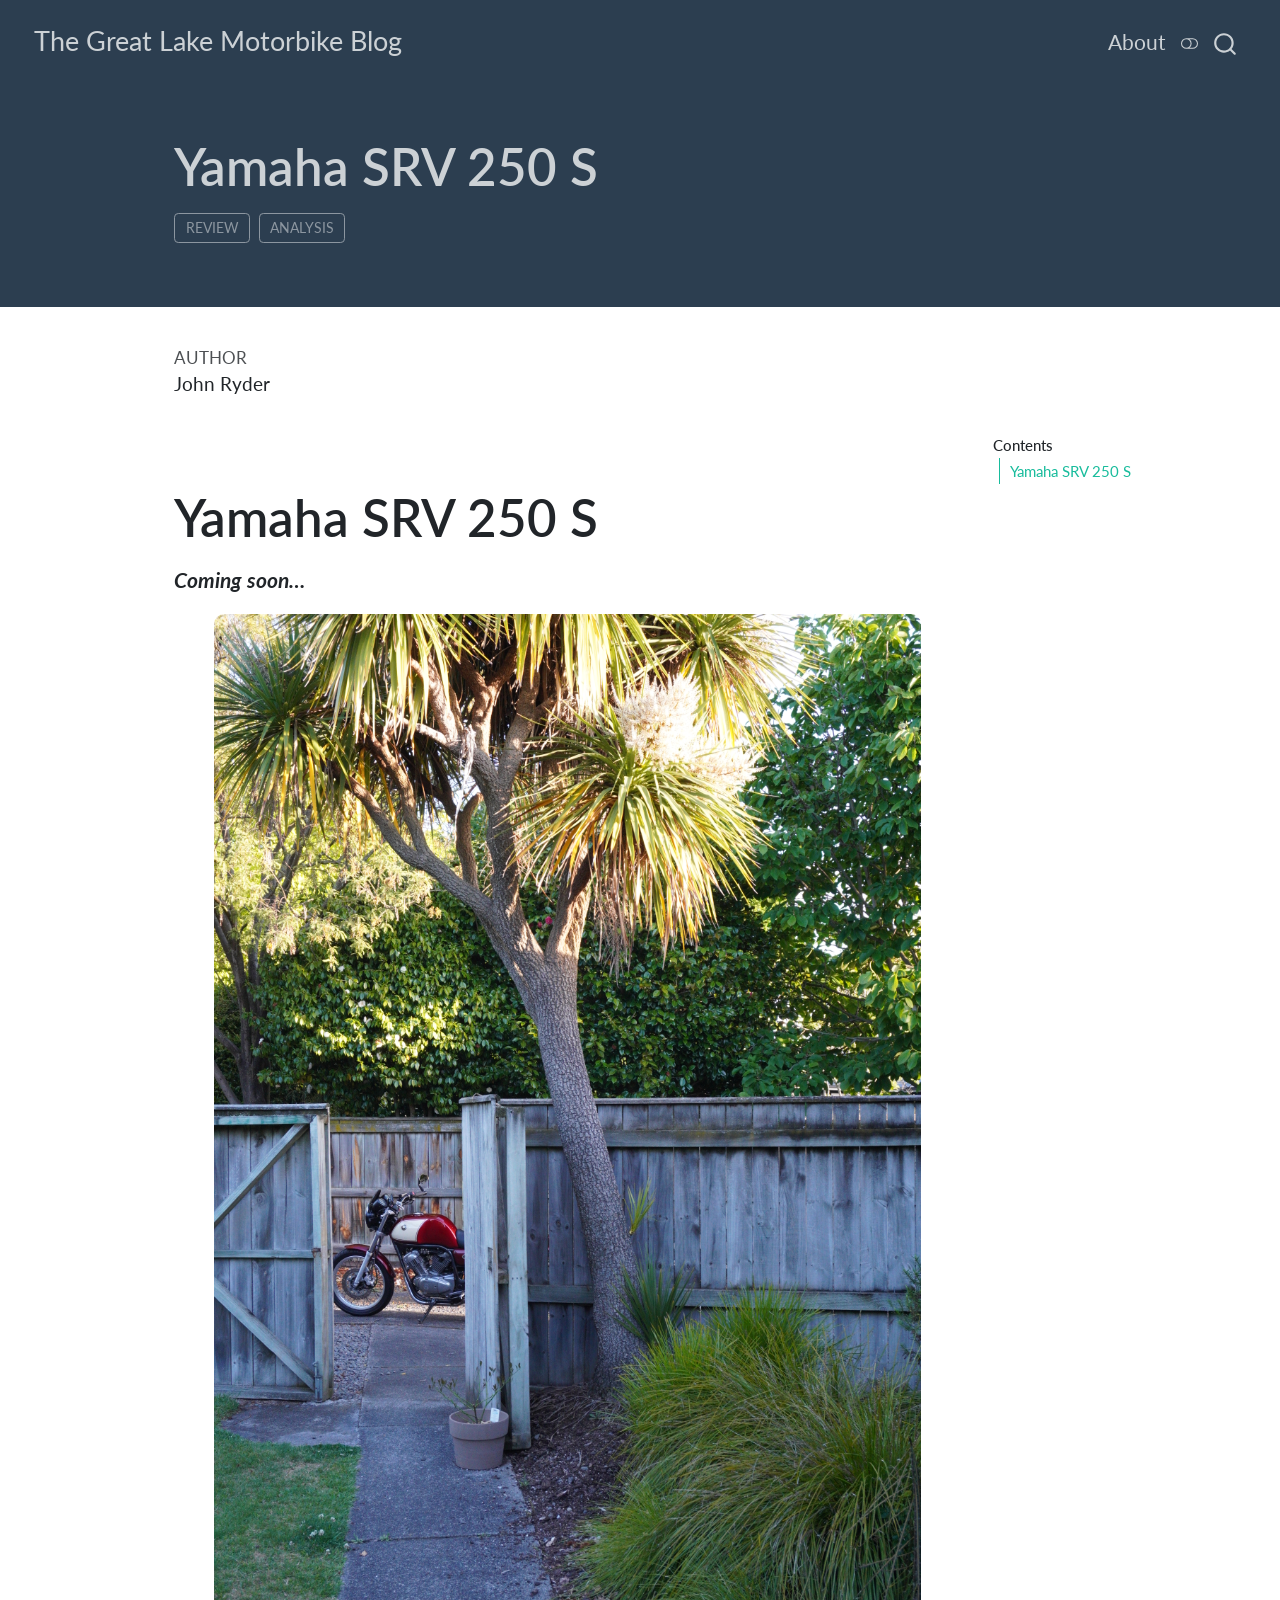
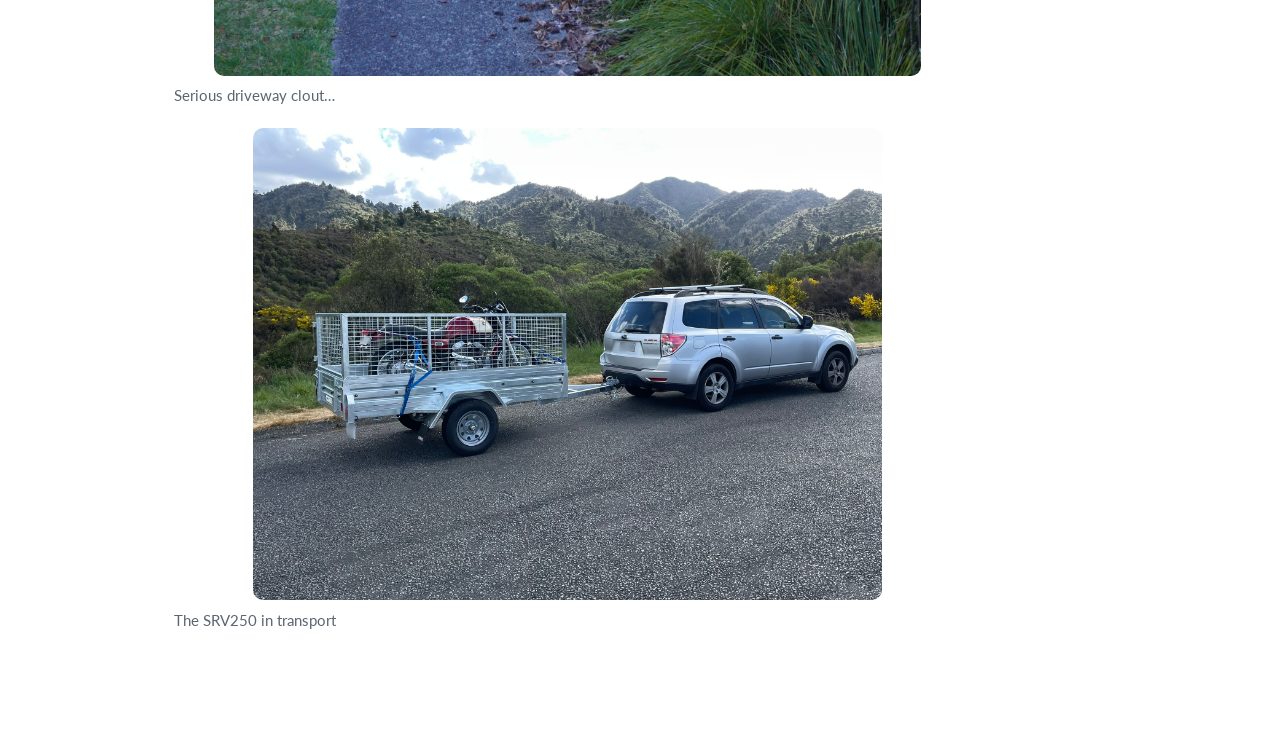
==== compiled_html_site/posts/1993_Yamaha_SRV250S/index.html @ f915ab8a "trying to add cloudflare analytics" ====
<!DOCTYPE html>
<html xmlns="http://www.w3.org/1999/xhtml" lang="en" xml:lang="en"><head>

<meta charset="utf-8">
<meta name="generator" content="quarto-1.11.9">

<meta name="viewport" content="width=device-width, initial-scale=1.0, user-scalable=yes">

<meta name="author" content="John Ryder">

<title>Yamaha SRV 250 S – The Great Lake Motorbike Blog</title>
<style>
/* Default styles provided by pandoc.
** See https://pandoc.org/MANUAL.html#variables-for-html for config info.
*/
span.smallcaps{font-variant: small-caps;}
div.columns{display: flex; gap: 1.5em;}
div.column{flex: auto;}
@media screen {
div.columns{gap: min(4vw, 1.5em);}
div.column{overflow-x: auto;}
}
div.hanging-indent{margin-left: 1.5em; text-indent: -1.5em;}
ul.task-list{list-style: none;}
ul.task-list li input[type="checkbox"] {
  width: 0.8em;
  margin: 0 0.8em 0.2em -1em; /* quarto-specific, see https://github.com/quarto-dev/quarto-cli/issues/4556 */ 
  vertical-align: middle;
}
</style>


<script src="../../site_libs/quarto-nav/quarto-nav.js"></script>
<script src="../../site_libs/quarto-nav/headroom.min.js"></script>
<script src="../../site_libs/clipboard/clipboard.min.js"></script>
<script src="../../site_libs/quarto-search/autocomplete.umd.js"></script>
<script src="../../site_libs/quarto-search/fuse.min.js"></script>
<script src="../../site_libs/quarto-search/quarto-search.js"></script>
<meta name="quarto:offset" content="../../">
<link href="../../images/favicon.png" rel="icon" type="image/png">
<script src="../../site_libs/quarto-html/quarto.js" type="module"></script>
<script src="../../site_libs/quarto-html/tabsets/tabsets.js" type="module"></script>
<script src="../../site_libs/quarto-html/scrollable-regions/scrollable-regions.js" type="module"></script>
<script src="../../site_libs/quarto-html/popper.min.js"></script>
<script src="../../site_libs/quarto-html/tippy.umd.min.js"></script>
<script src="../../site_libs/quarto-html/anchor.min.js"></script>
<link href="../../site_libs/quarto-html/tippy.css" rel="stylesheet">
<link href="../../site_libs/quarto-html/quarto-syntax-highlighting-63b5708e65d6cd79cd7618c58d0c21e7.css" rel="stylesheet" class="quarto-color-scheme" id="quarto-text-highlighting-styles">
<link href="../../site_libs/quarto-html/quarto-syntax-highlighting-dark-447e42e69aaa9833c0ba1b986f430b20.css" rel="stylesheet" class="quarto-color-scheme quarto-color-alternate" id="quarto-text-highlighting-styles">
<link href="../../site_libs/quarto-html/quarto-syntax-highlighting-63b5708e65d6cd79cd7618c58d0c21e7.css" rel="stylesheet" class="quarto-color-scheme-extra" id="quarto-text-highlighting-styles">
<script src="../../site_libs/bootstrap/bootstrap.min.js"></script>
<link href="../../site_libs/bootstrap/bootstrap-icons.css" rel="stylesheet">
<link href="../../site_libs/bootstrap/bootstrap-8b9990aa6d6e787126317c64b23e48f0.min.css" rel="stylesheet" append-hash="true" class="quarto-color-scheme" id="quarto-bootstrap" data-mode="light">
<link href="../../site_libs/bootstrap/bootstrap-dark-bb47054b164dd81340be2ee8a2cab2b2.min.css" rel="stylesheet" append-hash="true" class="quarto-color-scheme quarto-color-alternate" id="quarto-bootstrap" data-mode="dark">
<link href="../../site_libs/bootstrap/bootstrap-8b9990aa6d6e787126317c64b23e48f0.min.css" rel="stylesheet" append-hash="true" class="quarto-color-scheme-extra" id="quarto-bootstrap" data-mode="light">
<script id="quarto-search-options" type="application/json">{
  "location": "navbar",
  "copy-button": false,
  "collapse-after": 3,
  "panel-placement": "end",
  "type": "overlay",
  "limit": 50,
  "keyboard-shortcut": [
    "f",
    "/",
    "s"
  ],
  "show-item-context": false,
  "language": {
    "search-no-results-text": "No results",
    "search-matching-documents-text": "matching documents",
    "search-copy-link-title": "Copy link to search",
    "search-hide-matches-text": "Hide additional matches",
    "search-more-match-text": "more match in this document",
    "search-more-matches-text": "more matches in this document",
    "search-clear-button-title": "Clear",
    "search-text-placeholder": "",
    "search-detached-cancel-button-title": "Cancel",
    "search-submit-button-title": "Submit",
    "search-label": "Search"
  }
}</script>
<style>html{ scroll-behavior: smooth; }</style>


</head>

<body class="nav-fixed quarto-light"><a id="quarto-skip-link" class="visually-hidden-focusable" href="#quarto-document-content">Skip to main content</a><script id="quarto-html-before-body" type="application/javascript">
    const toggleBodyColorMode = (bsSheetEl) => {
      const mode = bsSheetEl.getAttribute("data-mode");
      const bodyEl = window.document.querySelector("body");
      if (mode === "dark") {
        bodyEl.classList.add("quarto-dark");
        bodyEl.classList.remove("quarto-light");
      } else {
        bodyEl.classList.add("quarto-light");
        bodyEl.classList.remove("quarto-dark");
      }
    }
    const toggleBodyColorPrimary = () => {
      const bsSheetEl = window.document.querySelector("link#quarto-bootstrap:not([rel=disabled-stylesheet])");
      if (bsSheetEl) {
        toggleBodyColorMode(bsSheetEl);
      }
    }
    const setColorSchemeToggle = (alternate) => {
      const toggles = window.document.querySelectorAll('.quarto-color-scheme-toggle');
      for (let i=0; i < toggles.length; i++) {
        const toggle = toggles[i];
        if (toggle) {
          toggle.setAttribute("aria-checked", alternate ? "true" : "false");
          if (alternate) {
            toggle.classList.add("alternate");
          } else {
            toggle.classList.remove("alternate");
          }
        }
      }
    };
    const toggleColorMode = (alternate) => {
      // Switch the stylesheets
      const primaryStylesheets = window.document.querySelectorAll('link.quarto-color-scheme:not(.quarto-color-alternate)');
      const alternateStylesheets = window.document.querySelectorAll('link.quarto-color-scheme.quarto-color-alternate');
      manageTransitions('#quarto-margin-sidebar .nav-link', false);
      if (alternate) {
        // note: dark is layered on light, we don't disable primary!
        enableStylesheet(alternateStylesheets);
        for (const sheetNode of alternateStylesheets) {
          if (sheetNode.id === "quarto-bootstrap") {
            toggleBodyColorMode(sheetNode);
          }
        }
      } else {
        disableStylesheet(alternateStylesheets);
        enableStylesheet(primaryStylesheets)
        toggleBodyColorPrimary();
      }
      manageTransitions('#quarto-margin-sidebar .nav-link', true);
      // Switch the toggles
      setColorSchemeToggle(alternate)
    }
    // Hack to workaround the fact that safari doesn't
    // properly recolor the scrollbar when toggling (#1455).
    // Not run on load: stylesheets are set before first paint there, and
    // scrolling would undo the scroll to a URL fragment (#14973).
    // The one pixel nudge keeps the reader where they were.
    const refreshSafariScrollbar = () => {
      if (navigator.userAgent.indexOf('Safari') > 0 && navigator.userAgent.indexOf('Chrome') == -1) {
        manageTransitions("body", false);
        const scrollY = window.scrollY;
        window.scrollTo(0, scrollY > 0 ? scrollY - 1 : 1);
        setTimeout(() => {
          window.scrollTo(0, scrollY);
          manageTransitions("body", true);
        }, 40);
      }
    }
    const disableStylesheet = (stylesheets) => {
      for (let i=0; i < stylesheets.length; i++) {
        const stylesheet = stylesheets[i];
        stylesheet.rel = 'disabled-stylesheet';
      }
    }
    const enableStylesheet = (stylesheets) => {
      for (let i=0; i < stylesheets.length; i++) {
        const stylesheet = stylesheets[i];
        if(stylesheet.rel !== 'stylesheet') { // for Chrome, which will still FOUC without this check
          stylesheet.rel = 'stylesheet';
        }
      }
    }
    const manageTransitions = (selector, allowTransitions) => {
      const els = window.document.querySelectorAll(selector);
      for (let i=0; i < els.length; i++) {
        const el = els[i];
        if (allowTransitions) {
          el.classList.remove('notransition');
        } else {
          el.classList.add('notransition');
        }
      }
    }
    const isFileUrl = () => {
      return window.location.protocol === 'file:';
    }
    const hasAlternateSentinel = () => {
      let styleSentinel = getColorSchemeSentinel();
      if (styleSentinel !== null) {
        return styleSentinel === "alternate";
      } else {
        return false;
      }
    }
    const setStyleSentinel = (alternate) => {
      const value = alternate ? "alternate" : "default";
      if (!isFileUrl()) {
        window.localStorage.setItem("quarto-color-scheme", value);
      } else {
        localAlternateSentinel = value;
      }
    }
    const getColorSchemeSentinel = () => {
      if (!isFileUrl()) {
        const storageValue = window.localStorage.getItem("quarto-color-scheme");
        return storageValue != null ? storageValue : localAlternateSentinel;
      } else {
        return localAlternateSentinel;
      }
    }
    const toggleGiscusIfUsed = (isAlternate, darkModeDefault) => {
      const baseTheme = document.querySelector('#giscus-base-theme')?.value ?? 'light';
      const alternateTheme = document.querySelector('#giscus-alt-theme')?.value ?? 'dark';
      let newTheme = '';
      if(authorPrefersDark) {
        newTheme = isAlternate ? baseTheme : alternateTheme;
      } else {
        newTheme = isAlternate ? alternateTheme : baseTheme;
      }
      const changeGiscusTheme = () => {
        // From: https://github.com/giscus/giscus/issues/336
        const sendMessage = (message) => {
          const iframe = document.querySelector('iframe.giscus-frame');
          if (!iframe) return;
          iframe.contentWindow.postMessage({ giscus: message }, 'https://giscus.app');
        }
        sendMessage({
          setConfig: {
            theme: newTheme
          }
        });
      }
      const isGiscussLoaded = window.document.querySelector('iframe.giscus-frame') !== null;
      if (isGiscussLoaded) {
        changeGiscusTheme();
      }
    };
    const authorPrefersDark = false;
    const darkModeDefault = authorPrefersDark;
      document.querySelector('link#quarto-text-highlighting-styles.quarto-color-scheme-extra').rel = 'disabled-stylesheet';
      document.querySelector('link#quarto-bootstrap.quarto-color-scheme-extra').rel = 'disabled-stylesheet';
    let localAlternateSentinel = darkModeDefault ? 'alternate' : 'default';
    // Dark / light mode switch
    window.quartoToggleColorScheme = () => {
      // Read the current dark / light value
      let toAlternate = !hasAlternateSentinel();
      toggleColorMode(toAlternate);
      refreshSafariScrollbar();
      setStyleSentinel(toAlternate);
      toggleGiscusIfUsed(toAlternate, darkModeDefault);
      window.dispatchEvent(new Event('resize'));
    };
    // Switch to dark mode if need be
    if (hasAlternateSentinel()) {
      toggleColorMode(true);
    } else {
      toggleColorMode(false);
    }
  </script>

<div id="quarto-search-results"></div>
  <header id="quarto-header" class="headroom fixed-top quarto-banner">
    <nav class="navbar navbar-expand-lg " data-bs-theme="dark" aria-label="Site">
      <div class="navbar-container container-fluid">
      <div class="navbar-brand-container mx-auto">
    <a class="navbar-brand" href="../../index.html">
    <span class="navbar-title">The Great Lake Motorbike Blog</span>
    </a>
  </div>
          <button class="navbar-toggler" type="button" data-bs-toggle="collapse" data-bs-target="#navbarCollapse" aria-controls="navbarCollapse" aria-expanded="false" aria-label="Toggle navigation" onclick="if (window.quartoToggleHeadroom) { window.quartoToggleHeadroom(); }">
  <span class="navbar-toggler-icon"></span>
</button>
          <div class="collapse navbar-collapse" id="navbarCollapse">
            <ul class="navbar-nav navbar-nav-scroll ms-auto">
  <li class="nav-item">
    <a class="nav-link" href="../../about.html"> 
<span class="menu-text">About</span></a>
  </li>  
</ul>
          </div> <!-- /navcollapse -->
            <div class="quarto-navbar-tools">
  <button type="button" role="switch" aria-checked="false" class="quarto-color-scheme-toggle quarto-navigation-tool  px-1" onclick="window.quartoToggleColorScheme(); return false;" title="Toggle dark mode" aria-label="Toggle dark mode"><i class="bi"></i></button>
</div>
            <div id="quarto-search" class="" title="Search"></div>
      </div> <!-- /container-fluid -->
    </nav>
</header>
<!-- content -->
<header id="title-block-header" class="quarto-title-block default page-columns page-full">
  <div class="quarto-title-banner page-columns page-full">
    <div class="quarto-title column-body">
      <h1 class="title">Yamaha SRV 250 S</h1>
                                <div class="quarto-categories">
                <div class="quarto-category">review</div>
                <div class="quarto-category">analysis</div>
              </div>
                  </div>
  </div>
    
  
  <div class="quarto-title-meta">

      <div>
      <div class="quarto-title-meta-heading">Author</div>
      <div class="quarto-title-meta-contents">
               <p>John Ryder </p>
            </div>
    </div>
      
    
      
    </div>
    
  
  </header><div id="quarto-content" class="quarto-container page-columns page-rows-contents page-layout-article page-navbar">
<!-- sidebar -->
<!-- margin-sidebar -->
    <div id="quarto-margin-sidebar" class="sidebar margin-sidebar">
        <nav id="TOC" role="doc-toc" aria-labelledby="toc-title" class="toc-active">
    <h2 id="toc-title">Contents</h2>
   
  <ul>
  <li><a href="#yamaha-srv-250-s" id="toc-yamaha-srv-250-s" class="nav-link active" data-scroll-target="#yamaha-srv-250-s">Yamaha SRV 250 S</a></li>
  </ul>
</nav>
    </div>
<!-- main -->
<main class="content quarto-banner-title-block" id="quarto-document-content" tabindex="-1">






<section id="yamaha-srv-250-s" class="level1">
<h1>Yamaha SRV 250 S</h1>
<p><strong><em>Coming soon…</em></strong></p>
<div class="quarto-figure quarto-figure-center">
<figure class="figure">
<p><img src="../../images/DSC03877.JPEG" class="img-fluid figure-img" style="width:90.0%"></p>
<figcaption>Serious driveway clout…</figcaption>
</figure>
</div>
<div class="quarto-figure quarto-figure-center">
<figure class="figure">
<p><img src="../../images/SRV250_trailer.JPEG" class="img-fluid figure-img" style="width:80.0%"></p>
<figcaption>The SRV250 in transport</figcaption>
</figure>
</div>


</section>

</main> <!-- /main -->
<!-- Cloudflare Web Analytics --><script type="module" src="https://static.cloudflareinsights.com/beacon.min.js" data-cf-beacon="{&quot;token&quot;: &quot;650880643fb54b8184fe702fe80b87cb&quot;}"></script><!-- End Cloudflare Web Analytics -->
<script id="quarto-html-after-body" type="application/javascript">
  window.document.addEventListener("DOMContentLoaded", function (event) {
    // Ensure there is a toggle, if there isn't float one in the top right
    if (window.document.querySelector('.quarto-color-scheme-toggle') === null) {
      const toggle = window.document.createElement('button');
      toggle.type = "button";
      toggle.setAttribute("role", "switch");
      toggle.setAttribute("aria-checked", "false");
      toggle.classList.add('top-right');
      toggle.classList.add('quarto-color-scheme-toggle');
      toggle.setAttribute("aria-label", "Toggle dark mode");
      toggle.onclick = function() { try { window.quartoToggleColorScheme(); } catch {} return false; };
      const i = window.document.createElement("i");
      i.classList.add('bi');
      toggle.appendChild(i);
      // Put the toggle in a landmark of its own, so that landmark navigation
      // can reach it.
      //
      // The container is always a fresh direct child of body, and the toggle is
      // never moved into page furniture that the theme or the author controls.
      // The toggle is positioned against the page, so any ancestor that
      // establishes a containing block captures it: a positioned element or a
      // grid for position: absolute, and transform, filter, will-change or
      // contain for position: fixed. A direct child of body has none of these
      // to inherit, and the shift when one appears is silent and visual.
      //
      // ARIA says a document should have at most one banner, and axe reports a
      // duplicate whether or not the banners carry distinct labels. So use a
      // header when the page has no banner yet, and a named region otherwise.
      //
      // A header is a banner wherever it sits, unless it is inside sectioning
      // content, so this cannot just look at the children of body: a custom
      // page layout wraps the title block header in a plain div. An explicit
      // role="banner" always counts.
      const sectioning = 'article, aside, main, nav, section, [role="article"], [role="complementary"], [role="main"], [role="navigation"], [role="region"]';
      const hasBanner = Array.from(
        window.document.querySelectorAll('header:not([role]), [role="banner"]')
      ).some(function(el) {
        return el.hasAttribute("role") || el.closest(sectioning) === null;
      });
      const container = window.document.createElement(hasBanner ? "div" : "header");
      if (hasBanner) {
        container.setAttribute("role", "region");
        container.setAttribute("aria-label", "Toggle dark mode");
      }
      container.classList.add('quarto-color-scheme-toggle-container');
      container.appendChild(toggle);
      window.document.body.appendChild(container);
    }
    setColorSchemeToggle(hasAlternateSentinel())
    const icon = "";
    const anchorJS = new window.AnchorJS();
    anchorJS.options = {
      placement: 'right',
      icon: icon
    };
    anchorJS.add('.anchored');
    const isCodeAnnotation = (el) => {
      for (const clz of el.classList) {
        if (clz.startsWith('code-annotation-')) {                     
          return true;
        }
      }
      return false;
    }
    const onCopySuccess = function(e) {
      // button target
      const button = e.trigger;
      // don't keep focus
      button.blur();
      // flash "checked"
      button.classList.add('code-copy-button-checked');
      var currentTitle = button.getAttribute("title");
      button.setAttribute("title", "Copied!");
      let tooltip;
      if (window.bootstrap) {
        button.setAttribute("data-bs-toggle", "tooltip");
        button.setAttribute("data-bs-placement", "left");
        button.setAttribute("data-bs-title", "Copied!");
        tooltip = new bootstrap.Tooltip(button, 
          { trigger: "manual", 
            customClass: "code-copy-button-tooltip",
            offset: [0, -8]});
        tooltip.show();    
      }
      setTimeout(function() {
        if (tooltip) {
          tooltip.hide();
          button.removeAttribute("data-bs-title");
          button.removeAttribute("data-bs-toggle");
          button.removeAttribute("data-bs-placement");
        }
        button.setAttribute("title", currentTitle);
        button.classList.remove('code-copy-button-checked');
      }, 1000);
      // clear code selection
      e.clearSelection();
    }
    const getTextToCopy = function(trigger) {
      const outerScaffold = trigger.parentElement.cloneNode(true);
      const codeEl = outerScaffold.querySelector('code');
      for (const childEl of codeEl.children) {
        if (isCodeAnnotation(childEl)) {
          childEl.remove();
        }
      }
      return codeEl.innerText;
    }
    const clipboard = new window.ClipboardJS('.code-copy-button:not([data-in-quarto-modal])', {
      text: getTextToCopy
    });
    clipboard.on('success', onCopySuccess);
    if (window.document.getElementById('quarto-embedded-source-code-modal')) {
      const clipboardModal = new window.ClipboardJS('.code-copy-button[data-in-quarto-modal]', {
        text: getTextToCopy,
        container: window.document.getElementById('quarto-embedded-source-code-modal')
      });
      clipboardModal.on('success', onCopySuccess);
    }
      var localhostRegex = new RegExp(/^(?:http|https):\/\/localhost\:?[0-9]*\//);
      var mailtoRegex = new RegExp(/^mailto:/);
        var filterRegex = new RegExp("https:\/\/your-website-url\.example\.com");
      var isInternal = (href) => {
          return filterRegex.test(href) || localhostRegex.test(href) || mailtoRegex.test(href);
      }
      // Inspect non-navigation links and adorn them if external
      window.quartoDecorateExternalLinks = function (root) {
     var links = (root || window.document).querySelectorAll('a[href]:not(.nav-link):not(.navbar-brand):not(.toc-action):not(.sidebar-link):not(.sidebar-item-toggle):not(.pagination-link):not(.no-external):not([aria-hidden]):not(.dropdown-item):not(.quarto-navigation-tool):not(.about-link)');
      for (var i=0; i<links.length; i++) {
        const link = links[i];
        if (!isInternal(link.href)) {
          // undo the damage that might have been done by quarto-nav.js in the case of
          // links that we want to consider external
          if (link.dataset.originalHref !== undefined) {
            link.href = link.dataset.originalHref;
          }
          if (!link.classList.contains('no-external-icon')) {
          }
        }
      }
      };
      window.quartoDecorateExternalLinks(window.document);
    // Esc closes the popup (WCAG 1.4.13) and focus leaving both trigger and
    // popup closes it (WCAG 2.4.11); tippy handles neither for interactive popups.
    const hideOnEscAndFocusOut = {
      name: 'hideOnEscAndFocusOut',
      defaultValue: true,
      fn(instance) {
        const dismiss = () => {
          // A show scheduled by the trigger delay would otherwise reopen it
          instance.clearDelayTimeouts();
          instance.hide();
        };
        const onKeyDown = (event) => {
          if (event.key !== 'Escape') {
            return;
          }
          // Keep Esc from also reaching page handlers (e.g. reveal.js overview),
          // except an open reveal.js slide menu, which Esc should close too.
          // The menu handles keys only when its keyboard option is on.
          const menuHandlesEsc = window.Reveal?.getPlugin?.('menu')?.isOpen() &&
            window.Reveal.getConfig().menu?.keyboard !== false;
          if (!menuHandlesEsc) {
            event.stopPropagation();
          }
          if (instance.popper.contains(window.document.activeElement)) {
            // Disabled while refocusing so the focus trigger does not reopen it
            instance.disable();
            instance.reference.focus();
            instance.enable();
          }
          dismiss();
        };
        const onFocusOut = (event) => {
          const target = event.relatedTarget;
          if (target && !instance.reference.contains(target) &&
              !instance.popper.contains(target)) {
            dismiss();
          }
        };
        // On the trigger too: a click trigger (code-annotations: select) has no
        // blur handling. Attached for the instance's lifetime so leaving the
        // trigger also cancels a show still pending on the trigger delay.
        instance.reference.addEventListener('focusout', onFocusOut);
        return {
          onShow() {
            window.document.addEventListener('keydown', onKeyDown, true);
            instance.popper.addEventListener('focusout', onFocusOut);
          },
          onHide() {
            window.document.removeEventListener('keydown', onKeyDown, true);
            instance.popper.removeEventListener('focusout', onFocusOut);
          },
          onDestroy() {
            instance.reference.removeEventListener('focusout', onFocusOut);
          },
        };
      },
    };
    function tippyHover(el, contentFn, onTriggerFn, onUntriggerFn) {
      const config = {
        allowHTML: true,
        maxWidth: 500,
        delay: 100,
        arrow: false,
        appendTo: function(el) {
            return el.parentElement;
        },
        interactive: true,
        interactiveBorder: 10,
        theme: 'quarto',
        placement: 'bottom-start',
        plugins: [hideOnEscAndFocusOut],
      };
      if (contentFn) {
        config.content = contentFn;
      }
      if (onTriggerFn) {
        config.onTrigger = onTriggerFn;
      }
      if (onUntriggerFn) {
        config.onUntrigger = onUntriggerFn;
      }
      window.tippy(el, config); 
    }
    const noterefs = window.document.querySelectorAll('a[role="doc-noteref"]');
    for (var i=0; i<noterefs.length; i++) {
      const ref = noterefs[i];
      tippyHover(ref, function() {
        // use id or data attribute instead here
        let href = ref.getAttribute('data-footnote-href') || ref.getAttribute('href');
        try { href = new URL(href).hash; } catch {}
        const id = href.replace(/^#\/?/, "");
        const note = window.document.getElementById(id);
        if (note) {
          return note.innerHTML;
        } else {
          return "";
        }
      });
    }
    const xrefs = window.document.querySelectorAll('a.quarto-xref');
    const processXRef = (id, note) => {
      // Strip column container classes
      const stripColumnClz = (el) => {
        el.classList.remove("page-full", "page-columns");
        if (el.children) {
          for (const child of el.children) {
            stripColumnClz(child);
          }
        }
      }
      stripColumnClz(note)
      if (id === null || id.startsWith('sec-')) {
        // Special case sections, only their first couple elements
        const container = document.createElement("div");
        if (note.children && note.children.length > 2) {
          container.appendChild(note.children[0].cloneNode(true));
          for (let i = 1; i < note.children.length; i++) {
            const child = note.children[i];
            if (child.tagName === "P" && child.innerText === "") {
              continue;
            } else {
              container.appendChild(child.cloneNode(true));
              break;
            }
          }
          if (window.Quarto?.typesetMath) {
            window.Quarto.typesetMath(container);
          }
          return container.innerHTML
        } else {
          if (window.Quarto?.typesetMath) {
            window.Quarto.typesetMath(note);
          }
          return note.innerHTML;
        }
      } else {
        // Remove any anchor links if they are present
        const anchorLink = note.querySelector('a.anchorjs-link');
        if (anchorLink) {
          anchorLink.remove();
        }
        if (window.Quarto?.typesetMath) {
          window.Quarto.typesetMath(note);
        }
        if (note.classList.contains("callout")) {
          return note.outerHTML;
        } else {
          return note.innerHTML;
        }
      }
    }
    for (var i=0; i<xrefs.length; i++) {
      const xref = xrefs[i];
      tippyHover(xref, undefined, function(instance) {
        instance.disable();
        let url = xref.getAttribute('href');
        let hash = undefined; 
        if (url.startsWith('#')) {
          hash = url;
        } else {
          try { hash = new URL(url).hash; } catch {}
        }
        if (hash) {
          const id = hash.replace(/^#\/?/, "");
          const note = window.document.getElementById(id);
          if (note !== null) {
            try {
              const html = processXRef(id, note.cloneNode(true));
              instance.setContent(html);
            } finally {
              instance.enable();
              instance.show();
            }
          } else {
            // See if we can fetch this
            fetch(url.split('#')[0])
            .then(res => res.text())
            .then(html => {
              const parser = new DOMParser();
              const htmlDoc = parser.parseFromString(html, "text/html");
              const note = htmlDoc.getElementById(id);
              if (note !== null) {
                const html = processXRef(id, note);
                instance.setContent(html);
              } 
            }).finally(() => {
              instance.enable();
              instance.show();
            });
          }
        } else {
          // See if we can fetch a full url (with no hash to target)
          // This is a special case and we should probably do some content thinning / targeting
          fetch(url)
          .then(res => res.text())
          .then(html => {
            const parser = new DOMParser();
            const htmlDoc = parser.parseFromString(html, "text/html");
            const note = htmlDoc.querySelector('main.content');
            if (note !== null) {
              // This should only happen for chapter cross references
              // (since there is no id in the URL)
              // remove the first header
              if (note.children.length > 0 && note.children[0].tagName === "HEADER") {
                note.children[0].remove();
              }
              const html = processXRef(null, note);
              instance.setContent(html);
            } 
          }).finally(() => {
            instance.enable();
            instance.show();
          });
        }
      }, function(instance) {
      });
    }
        let selectedAnnoteEl;
        const selectorForAnnotation = ( cell, annotation) => {
          let cellAttr = 'data-code-cell="' + cell + '"';
          let lineAttr = 'data-code-annotation="' +  annotation + '"';
          const selector = 'span[' + cellAttr + '][' + lineAttr + ']';
          return selector;
        }
        const selectCodeLines = (annoteEl) => {
          const doc = window.document;
          const targetCell = annoteEl.getAttribute("data-target-cell");
          const targetAnnotation = annoteEl.getAttribute("data-target-annotation");
          const annoteSpan = window.document.querySelector(selectorForAnnotation(targetCell, targetAnnotation));
          const lines = annoteSpan.getAttribute("data-code-lines").split(",");
          const lineIds = lines.map((line) => {
            return targetCell + "-" + line;
          })
          // Each band is positioned against its own containing block, which is
          // not the offsetParent of the lines, so place it from client rects.
          const placeBand = (band, firstEl, lastEl, codeBlock) => {
            const container = band.offsetParent;
            if (container === null) {
              return;
            }
            const containerRect = container.getBoundingClientRect();
            // Reveal.js scales slides with a transform, so convert client
            // pixels back to the CSS pixels of the container.
            const scale = containerRect.height / container.offsetHeight || 1;
            const firstRect = firstEl.getBoundingClientRect();
            const lastRect = lastEl.getBoundingClientRect();
            const top = (firstRect.top - containerRect.top) / scale - container.clientTop + container.scrollTop;
            const height = (lastRect.bottom - firstRect.top) / scale;
            band.style.top = top - 2 + "px";
            band.style.height = height + 4 + "px";
            if (codeBlock) {
              // Without the copy button wrapper, the containing block is wider
              // than the code block, so span the code block explicitly.
              const blockRect = codeBlock.getBoundingClientRect();
              band.style.left = (blockRect.left - containerRect.left) / scale - container.clientLeft + container.scrollLeft + "px";
              band.style.width = blockRect.width / scale + "px";
            }
          };
          if (lineIds.length > 0) {
            const el = window.document.getElementById(lineIds[0]);
            const lastEl = window.document.getElementById(lineIds[lineIds.length - 1]);
            const parent = el.parentElement.parentElement;
            // cook up a div (if necessary) and position it
            let div = window.document.getElementById("code-annotation-line-highlight");
            if (div === null) {
              div = window.document.createElement("div");
              div.setAttribute("id", "code-annotation-line-highlight");
              div.style.position = 'absolute';
              parent.appendChild(div);
            }
            placeBand(div, el, lastEl, parent.closest("div.sourceCode") || parent);
            let gutterDiv = window.document.getElementById("code-annotation-line-highlight-gutter");
            if (gutterDiv === null) {
              gutterDiv = window.document.createElement("div");
              gutterDiv.setAttribute("id", "code-annotation-line-highlight-gutter");
              gutterDiv.style.position = 'absolute';
              const codeCell = window.document.getElementById(targetCell);
              const gutter = codeCell.querySelector('.code-annotation-gutter');
              gutter.appendChild(gutterDiv);
            }
            placeBand(gutterDiv, el, lastEl);
            selectedAnnoteEl = annoteEl;
          }
        };
        const unselectCodeLines = () => {
          const elementsIds = ["code-annotation-line-highlight", "code-annotation-line-highlight-gutter"];
          elementsIds.forEach((elId) => {
            const div = window.document.getElementById(elId);
            if (div) {
              div.remove();
            }
          });
          selectedAnnoteEl = undefined;
        };
          // Handle positioning of the toggle
      window.addEventListener(
        "resize",
        throttle(() => {
          elRect = undefined;
          if (selectedAnnoteEl) {
            selectCodeLines(selectedAnnoteEl);
          }
        }, 10)
      );
      function throttle(fn, ms) {
      let throttle = false;
      let timer;
        return (...args) => {
          if(!throttle) { // first call gets through
              fn.apply(this, args);
              throttle = true;
          } else { // all the others get throttled
              if(timer) clearTimeout(timer); // cancel #2
              timer = setTimeout(() => {
                fn.apply(this, args);
                timer = throttle = false;
              }, ms);
          }
        };
      }
        // Attach click handler to the DT
        const annoteDls = window.document.querySelectorAll('dt[data-target-cell]');
        for (const annoteDlNode of annoteDls) {
          annoteDlNode.addEventListener('click', (event) => {
            const clickedEl = event.target;
            if (clickedEl !== selectedAnnoteEl) {
              unselectCodeLines();
              const activeEl = window.document.querySelector('dt[data-target-cell].code-annotation-active');
              if (activeEl) {
                activeEl.classList.remove('code-annotation-active');
              }
              selectCodeLines(clickedEl);
              clickedEl.classList.add('code-annotation-active');
            } else {
              // Unselect the line
              unselectCodeLines();
              clickedEl.classList.remove('code-annotation-active');
            }
          });
        }
    const findCites = (el) => {
      const parentEl = el.parentElement;
      if (parentEl) {
        const cites = parentEl.dataset.cites;
        if (cites) {
          return {
            el,
            cites: cites.split(' ')
          };
        } else {
          return findCites(el.parentElement)
        }
      } else {
        return undefined;
      }
    };
    var bibliorefs = window.document.querySelectorAll('a[role="doc-biblioref"]');
    for (var i=0; i<bibliorefs.length; i++) {
      const ref = bibliorefs[i];
      const citeInfo = findCites(ref);
      if (citeInfo) {
        tippyHover(citeInfo.el, function() {
          var popup = window.document.createElement('div');
          citeInfo.cites.forEach(function(cite) {
            var citeDiv = window.document.createElement('div');
            citeDiv.classList.add('hanging-indent');
            citeDiv.classList.add('csl-entry');
            var biblioDiv = window.document.getElementById('ref-' + cite);
            if (biblioDiv) {
              citeDiv.innerHTML = biblioDiv.innerHTML;
            }
            popup.appendChild(citeDiv);
          });
          return popup.innerHTML;
        });
      }
    }
  });
  </script>
  <script type="application/javascript">
  window.quartoScrollableRegionsLabels = {"code":"Scrollable code","output":"Scrollable output"};
  </script>
</div> <!-- /content -->




<script src="../../site_libs/quarto-html/zenscroll-min.js"></script>
</body></html>
---- compiled_html_site/site_libs/quarto-html/tippy.css ----
.tippy-box[data-animation=fade][data-state=hidden]{opacity:0}[data-tippy-root]{max-width:calc(100vw - 10px)}.tippy-box{position:relative;background-color:#333;color:#fff;border-radius:4px;font-size:14px;line-height:1.4;white-space:normal;outline:0;transition-property:transform,visibility,opacity}.tippy-box[data-placement^=top]>.tippy-arrow{bottom:0}.tippy-box[data-placement^=top]>.tippy-arrow:before{bottom:-7px;left:0;border-width:8px 8px 0;border-top-color:initial;transform-origin:center top}.tippy-box[data-placement^=bottom]>.tippy-arrow{top:0}.tippy-box[data-placement^=bottom]>.tippy-arrow:before{top:-7px;left:0;border-width:0 8px 8px;border-bottom-color:initial;transform-origin:center bottom}.tippy-box[data-placement^=left]>.tippy-arrow{right:0}.tippy-box[data-placement^=left]>.tippy-arrow:before{border-width:8px 0 8px 8px;border-left-color:initial;right:-7px;transform-origin:center left}.tippy-box[data-placement^=right]>.tippy-arrow{left:0}.tippy-box[data-placement^=right]>.tippy-arrow:before{left:-7px;border-width:8px 8px 8px 0;border-right-color:initial;transform-origin:center right}.tippy-box[data-inertia][data-state=visible]{transition-timing-function:cubic-bezier(.54,1.5,.38,1.11)}.tippy-arrow{width:16px;height:16px;color:#333}.tippy-arrow:before{content:"";position:absolute;border-color:transparent;border-style:solid}.tippy-content{position:relative;padding:5px 9px;z-index:1}
---- compiled_html_site/site_libs/quarto-html/quarto-syntax-highlighting-63b5708e65d6cd79cd7618c58d0c21e7.css ----
/* quarto syntax highlight colors */
:root {
  --quarto-hl-ot-color: #003B4F;
  --quarto-hl-at-color: #657422;
  --quarto-hl-ss-color: #20794D;
  --quarto-hl-an-color: #5E5E5E;
  --quarto-hl-fu-color: #4758AB;
  --quarto-hl-st-color: #20794D;
  --quarto-hl-cf-color: #003B4F;
  --quarto-hl-op-color: #5E5E5E;
  --quarto-hl-er-color: #AD0000;
  --quarto-hl-bn-color: #AD0000;
  --quarto-hl-al-color: #AD0000;
  --quarto-hl-va-color: #111111;
  --quarto-hl-bu-color: inherit;
  --quarto-hl-ex-color: inherit;
  --quarto-hl-pp-color: #AD0000;
  --quarto-hl-in-color: #5E5E5E;
  --quarto-hl-vs-color: #20794D;
  --quarto-hl-wa-color: #5E5E5E;
  --quarto-hl-do-color: #5E5E5E;
  --quarto-hl-im-color: #00769E;
  --quarto-hl-ch-color: #20794D;
  --quarto-hl-dt-color: #AD0000;
  --quarto-hl-fl-color: #AD0000;
  --quarto-hl-co-color: #5E5E5E;
  --quarto-hl-cv-color: #5E5E5E;
  --quarto-hl-cn-color: #8f5902;
  --quarto-hl-sc-color: #5E5E5E;
  --quarto-hl-dv-color: #AD0000;
  --quarto-hl-kw-color: #003B4F;
}

/* other quarto variables */
:root {
  --quarto-font-monospace: SFMono-Regular, Menlo, Monaco, Consolas, "Liberation Mono", "Courier New", monospace;
}

/* syntax highlight based on Pandoc's rules */
pre > code.sourceCode > span {
  color: #003B4F;
}

code.sourceCode > span {
  color: #003B4F;
}

div.sourceCode,
div.sourceCode pre.sourceCode {
  color: #003B4F;
}

/* Normal */
code span {
  color: #003B4F;
}

/* Alert */
code span.al {
  color: #AD0000;
  font-style: inherit;
}

/* Annotation */
code span.an {
  color: #5E5E5E;
  font-style: inherit;
}

/* Attribute */
code span.at {
  color: #657422;
  font-style: inherit;
}

/* BaseN */
code span.bn {
  color: #AD0000;
  font-style: inherit;
}

/* BuiltIn */
code span.bu {
  font-style: inherit;
}

/* ControlFlow */
code span.cf {
  color: #003B4F;
  font-weight: bold;
  font-style: inherit;
}

/* Char */
code span.ch {
  color: #20794D;
  font-style: inherit;
}

/* Constant */
code span.cn {
  color: #8f5902;
  font-style: inherit;
}

/* Comment */
code span.co {
  color: #5E5E5E;
  font-style: inherit;
}

/* CommentVar */
code span.cv {
  color: #5E5E5E;
  font-style: italic;
}

/* Documentation */
code span.do {
  color: #5E5E5E;
  font-style: italic;
}

/* DataType */
code span.dt {
  color: #AD0000;
  font-style: inherit;
}

/* DecVal */
code span.dv {
  color: #AD0000;
  font-style: inherit;
}

/* Error */
code span.er {
  color: #AD0000;
  font-style: inherit;
}

/* Extension */
code span.ex {
  font-style: inherit;
}

/* Float */
code span.fl {
  color: #AD0000;
  font-style: inherit;
}

/* Function */
code span.fu {
  color: #4758AB;
  font-style: inherit;
}

/* Import */
code span.im {
  color: #00769E;
  font-style: inherit;
}

/* Information */
code span.in {
  color: #5E5E5E;
  font-style: inherit;
}

/* Keyword */
code span.kw {
  color: #003B4F;
  font-weight: bold;
  font-style: inherit;
}

/* Operator */
code span.op {
  color: #5E5E5E;
  font-style: inherit;
}

/* Other */
code span.ot {
  color: #003B4F;
  font-style: inherit;
}

/* Preprocessor */
code span.pp {
  color: #AD0000;
  font-style: inherit;
}

/* SpecialChar */
code span.sc {
  color: #5E5E5E;
  font-style: inherit;
}

/* SpecialString */
code span.ss {
  color: #20794D;
  font-style: inherit;
}

/* String */
code span.st {
  color: #20794D;
  font-style: inherit;
}

/* Variable */
code span.va {
  color: #111111;
  font-style: inherit;
}

/* VerbatimString */
code span.vs {
  color: #20794D;
  font-style: inherit;
}

/* Warning */
code span.wa {
  color: #5E5E5E;
  font-style: italic;
}

.prevent-inlining {
  content: "</";
}

/*# sourceMappingURL=054cc16b9e9817627be6994582d2ffb5.css.map */
---- compiled_html_site/site_libs/quarto-html/quarto-syntax-highlighting-dark-447e42e69aaa9833c0ba1b986f430b20.css ----
/* quarto syntax highlight colors */
:root {
  --quarto-hl-al-color: #f07178;
  --quarto-hl-an-color: #d4d0ab;
  --quarto-hl-at-color: #00e0e0;
  --quarto-hl-bn-color: #d4d0ab;
  --quarto-hl-bu-color: #abe338;
  --quarto-hl-ch-color: #abe338;
  --quarto-hl-co-color: #f8f8f2;
  --quarto-hl-cv-color: #ffd700;
  --quarto-hl-cn-color: #ffd700;
  --quarto-hl-cf-color: #ffa07a;
  --quarto-hl-dt-color: #ffa07a;
  --quarto-hl-dv-color: #d4d0ab;
  --quarto-hl-do-color: #f8f8f2;
  --quarto-hl-er-color: #f07178;
  --quarto-hl-ex-color: #00e0e0;
  --quarto-hl-fl-color: #d4d0ab;
  --quarto-hl-fu-color: #ffa07a;
  --quarto-hl-im-color: #abe338;
  --quarto-hl-in-color: #d4d0ab;
  --quarto-hl-kw-color: #ffa07a;
  --quarto-hl-op-color: #ffa07a;
  --quarto-hl-ot-color: #00e0e0;
  --quarto-hl-pp-color: #dcc6e0;
  --quarto-hl-re-color: #00e0e0;
  --quarto-hl-sc-color: #abe338;
  --quarto-hl-ss-color: #abe338;
  --quarto-hl-st-color: #abe338;
  --quarto-hl-va-color: #00e0e0;
  --quarto-hl-vs-color: #abe338;
  --quarto-hl-wa-color: #dcc6e0;
}

/* other quarto variables */
:root {
  --quarto-font-monospace: SFMono-Regular, Menlo, Monaco, Consolas, "Liberation Mono", "Courier New", monospace;
}

/* syntax highlight based on Pandoc's rules */
pre > code.sourceCode > span {
  color: #f8f8f2;
}

code.sourceCode > span {
  color: #f8f8f2;
}

div.sourceCode,
div.sourceCode pre.sourceCode {
  color: #f8f8f2;
}

/* Normal */
code span {
  color: #f8f8f2;
}

/* Alert */
code span.al {
  color: #f07178;
}

/* Annotation */
code span.an {
  color: #d4d0ab;
}

/* Attribute */
code span.at {
  color: #00e0e0;
}

/* BaseN */
code span.bn {
  color: #d4d0ab;
}

/* BuiltIn */
code span.bu {
  color: #abe338;
}

/* ControlFlow */
code span.cf {
  font-weight: bold;
  color: #ffa07a;
}

/* Char */
code span.ch {
  color: #abe338;
}

/* Constant */
code span.cn {
  color: #ffd700;
}

/* Comment */
code span.co {
  font-style: italic;
  color: #f8f8f2;
}

/* CommentVar */
code span.cv {
  color: #ffd700;
}

/* Documentation */
code span.do {
  color: #f8f8f2;
}

/* DataType */
code span.dt {
  color: #ffa07a;
}

/* DecVal */
code span.dv {
  color: #d4d0ab;
}

/* Error */
code span.er {
  color: #f07178;
  text-decoration: underline;
}

/* Extension */
code span.ex {
  font-weight: bold;
  color: #00e0e0;
}

/* Float */
code span.fl {
  color: #d4d0ab;
}

/* Function */
code span.fu {
  color: #ffa07a;
}

/* Import */
code span.im {
  color: #abe338;
}

/* Information */
code span.in {
  color: #d4d0ab;
}

/* Keyword */
code span.kw {
  font-weight: bold;
  color: #ffa07a;
}

/* Operator */
code span.op {
  color: #ffa07a;
}

/* Other */
code span.ot {
  color: #00e0e0;
}

/* Preprocessor */
code span.pp {
  color: #dcc6e0;
}

/* RegionMarker */
code span.re {
  background-color: #f8f8f2;
  color: #00e0e0;
}

/* SpecialChar */
code span.sc {
  color: #abe338;
}

/* SpecialString */
code span.ss {
  color: #abe338;
}

/* String */
code span.st {
  color: #abe338;
}

/* Variable */
code span.va {
  color: #00e0e0;
}

/* VerbatimString */
code span.vs {
  color: #abe338;
}

/* Warning */
code span.wa {
  color: #dcc6e0;
}

.prevent-inlining {
  content: "</";
}

/*# sourceMappingURL=be8e1111c2b710f7c3a4926ffa2967aa.css.map */
---- compiled_html_site/site_libs/quarto-html/quarto-syntax-highlighting-63b5708e65d6cd79cd7618c58d0c21e7.css ----
/* quarto syntax highlight colors */
:root {
  --quarto-hl-ot-color: #003B4F;
  --quarto-hl-at-color: #657422;
  --quarto-hl-ss-color: #20794D;
  --quarto-hl-an-color: #5E5E5E;
  --quarto-hl-fu-color: #4758AB;
  --quarto-hl-st-color: #20794D;
  --quarto-hl-cf-color: #003B4F;
  --quarto-hl-op-color: #5E5E5E;
  --quarto-hl-er-color: #AD0000;
  --quarto-hl-bn-color: #AD0000;
  --quarto-hl-al-color: #AD0000;
  --quarto-hl-va-color: #111111;
  --quarto-hl-bu-color: inherit;
  --quarto-hl-ex-color: inherit;
  --quarto-hl-pp-color: #AD0000;
  --quarto-hl-in-color: #5E5E5E;
  --quarto-hl-vs-color: #20794D;
  --quarto-hl-wa-color: #5E5E5E;
  --quarto-hl-do-color: #5E5E5E;
  --quarto-hl-im-color: #00769E;
  --quarto-hl-ch-color: #20794D;
  --quarto-hl-dt-color: #AD0000;
  --quarto-hl-fl-color: #AD0000;
  --quarto-hl-co-color: #5E5E5E;
  --quarto-hl-cv-color: #5E5E5E;
  --quarto-hl-cn-color: #8f5902;
  --quarto-hl-sc-color: #5E5E5E;
  --quarto-hl-dv-color: #AD0000;
  --quarto-hl-kw-color: #003B4F;
}

/* other quarto variables */
:root {
  --quarto-font-monospace: SFMono-Regular, Menlo, Monaco, Consolas, "Liberation Mono", "Courier New", monospace;
}

/* syntax highlight based on Pandoc's rules */
pre > code.sourceCode > span {
  color: #003B4F;
}

code.sourceCode > span {
  color: #003B4F;
}

div.sourceCode,
div.sourceCode pre.sourceCode {
  color: #003B4F;
}

/* Normal */
code span {
  color: #003B4F;
}

/* Alert */
code span.al {
  color: #AD0000;
  font-style: inherit;
}

/* Annotation */
code span.an {
  color: #5E5E5E;
  font-style: inherit;
}

/* Attribute */
code span.at {
  color: #657422;
  font-style: inherit;
}

/* BaseN */
code span.bn {
  color: #AD0000;
  font-style: inherit;
}

/* BuiltIn */
code span.bu {
  font-style: inherit;
}

/* ControlFlow */
code span.cf {
  color: #003B4F;
  font-weight: bold;
  font-style: inherit;
}

/* Char */
code span.ch {
  color: #20794D;
  font-style: inherit;
}

/* Constant */
code span.cn {
  color: #8f5902;
  font-style: inherit;
}

/* Comment */
code span.co {
  color: #5E5E5E;
  font-style: inherit;
}

/* CommentVar */
code span.cv {
  color: #5E5E5E;
  font-style: italic;
}

/* Documentation */
code span.do {
  color: #5E5E5E;
  font-style: italic;
}

/* DataType */
code span.dt {
  color: #AD0000;
  font-style: inherit;
}

/* DecVal */
code span.dv {
  color: #AD0000;
  font-style: inherit;
}

/* Error */
code span.er {
  color: #AD0000;
  font-style: inherit;
}

/* Extension */
code span.ex {
  font-style: inherit;
}

/* Float */
code span.fl {
  color: #AD0000;
  font-style: inherit;
}

/* Function */
code span.fu {
  color: #4758AB;
  font-style: inherit;
}

/* Import */
code span.im {
  color: #00769E;
  font-style: inherit;
}

/* Information */
code span.in {
  color: #5E5E5E;
  font-style: inherit;
}

/* Keyword */
code span.kw {
  color: #003B4F;
  font-weight: bold;
  font-style: inherit;
}

/* Operator */
code span.op {
  color: #5E5E5E;
  font-style: inherit;
}

/* Other */
code span.ot {
  color: #003B4F;
  font-style: inherit;
}

/* Preprocessor */
code span.pp {
  color: #AD0000;
  font-style: inherit;
}

/* SpecialChar */
code span.sc {
  color: #5E5E5E;
  font-style: inherit;
}

/* SpecialString */
code span.ss {
  color: #20794D;
  font-style: inherit;
}

/* String */
code span.st {
  color: #20794D;
  font-style: inherit;
}

/* Variable */
code span.va {
  color: #111111;
  font-style: inherit;
}

/* VerbatimString */
code span.vs {
  color: #20794D;
  font-style: inherit;
}

/* Warning */
code span.wa {
  color: #5E5E5E;
  font-style: italic;
}

.prevent-inlining {
  content: "</";
}

/*# sourceMappingURL=054cc16b9e9817627be6994582d2ffb5.css.map */
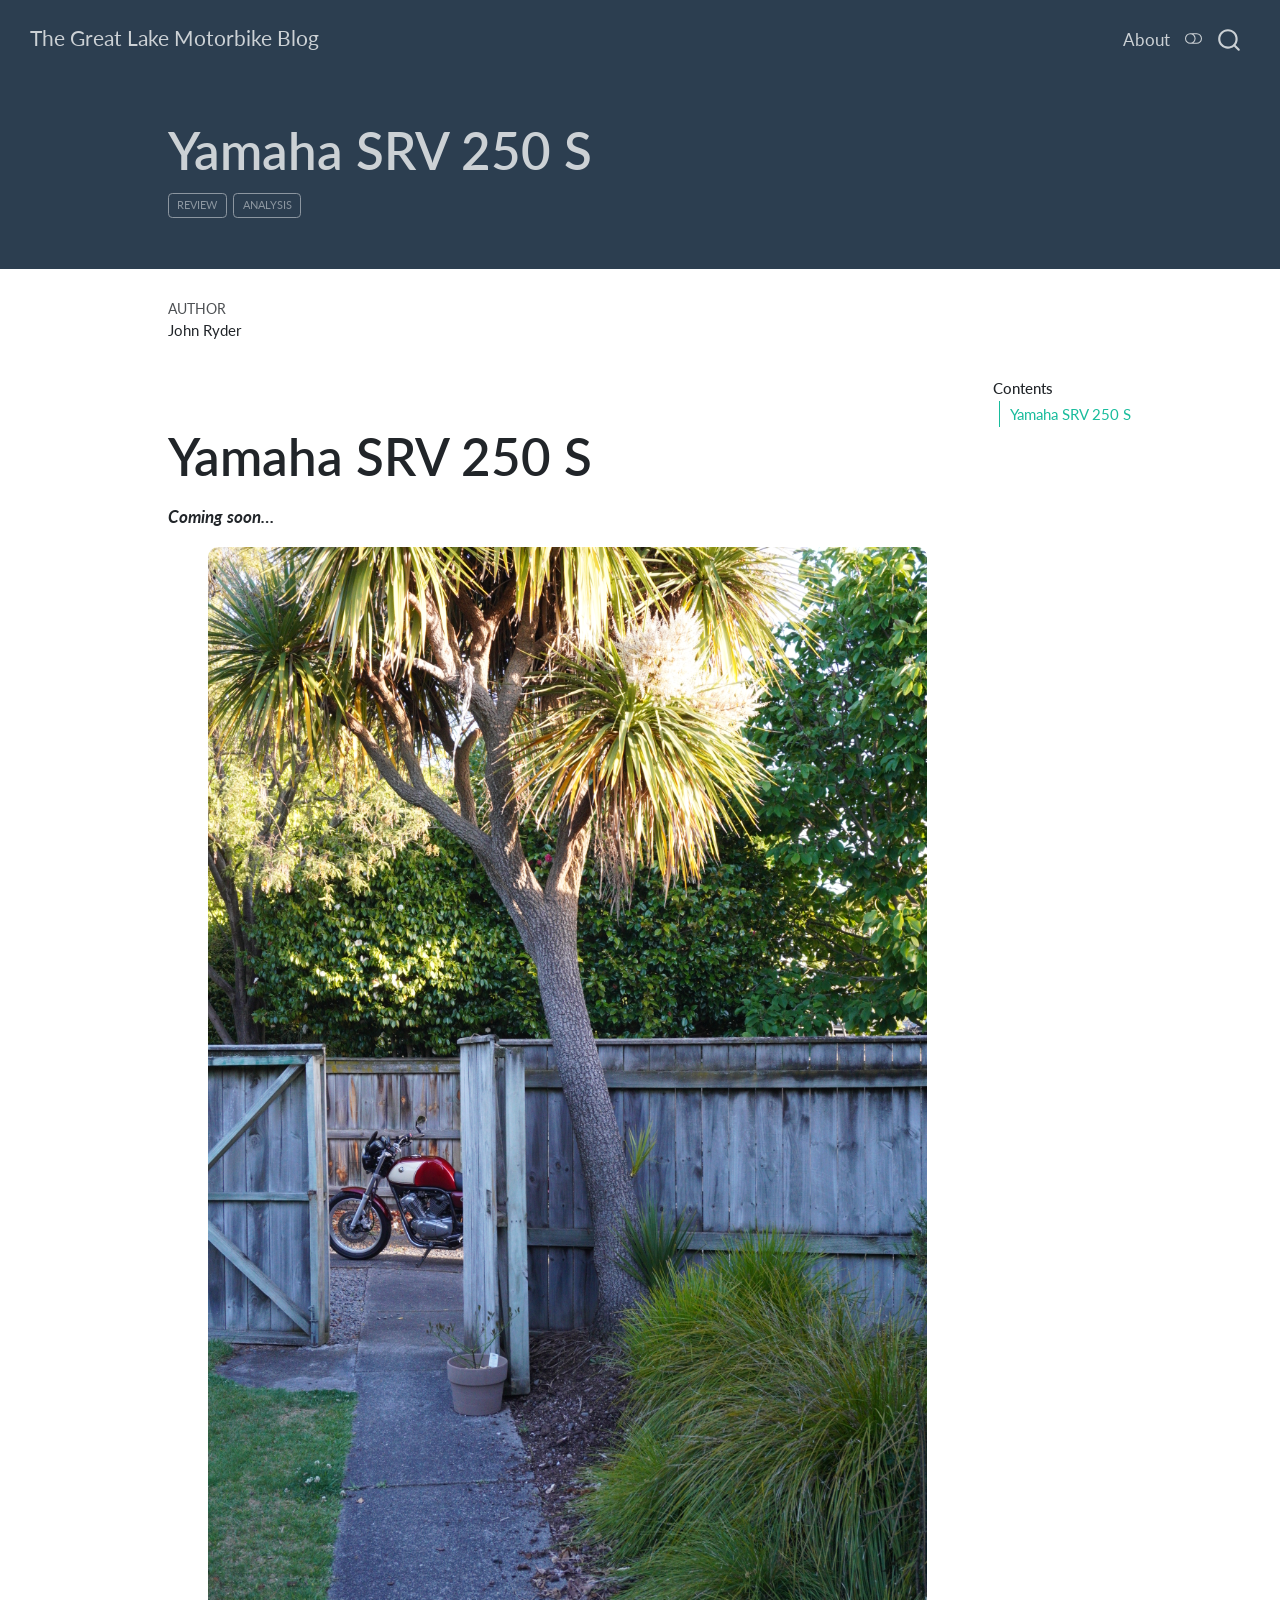
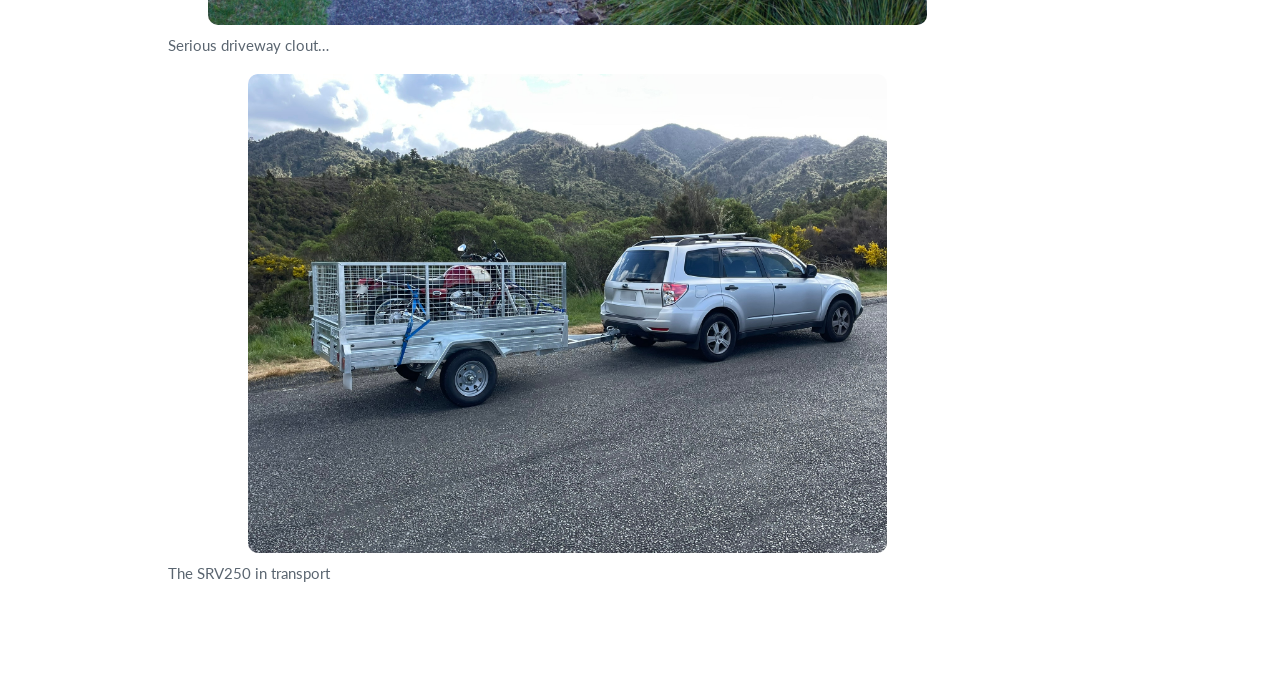
==== commit 7c8ddde2: "Tue Nov 10 23:27:31 NZDT 2026" ====
--- a/compiled_html_site/posts/1993_Yamaha_SRV250S/index.html
+++ b/compiled_html_site/posts/1993_Yamaha_SRV250S/index.html
@@ -50,9 +50,9 @@
 <link href="../../site_libs/quarto-html/quarto-syntax-highlighting-63b5708e65d6cd79cd7618c58d0c21e7.css" rel="stylesheet" class="quarto-color-scheme-extra" id="quarto-text-highlighting-styles">
 <script src="../../site_libs/bootstrap/bootstrap.min.js"></script>
 <link href="../../site_libs/bootstrap/bootstrap-icons.css" rel="stylesheet">
-<link href="../../site_libs/bootstrap/bootstrap-8b9990aa6d6e787126317c64b23e48f0.min.css" rel="stylesheet" append-hash="true" class="quarto-color-scheme" id="quarto-bootstrap" data-mode="light">
-<link href="../../site_libs/bootstrap/bootstrap-dark-bb47054b164dd81340be2ee8a2cab2b2.min.css" rel="stylesheet" append-hash="true" class="quarto-color-scheme quarto-color-alternate" id="quarto-bootstrap" data-mode="dark">
-<link href="../../site_libs/bootstrap/bootstrap-8b9990aa6d6e787126317c64b23e48f0.min.css" rel="stylesheet" append-hash="true" class="quarto-color-scheme-extra" id="quarto-bootstrap" data-mode="light">
+<link href="../../site_libs/bootstrap/bootstrap-4528e7617473cb5f12e0a450038d2ed3.min.css" rel="stylesheet" append-hash="true" class="quarto-color-scheme" id="quarto-bootstrap" data-mode="light">
+<link href="../../site_libs/bootstrap/bootstrap-dark-ad3c2f2c62330d2ae5d227cef7ee82ed.min.css" rel="stylesheet" append-hash="true" class="quarto-color-scheme quarto-color-alternate" id="quarto-bootstrap" data-mode="dark">
+<link href="../../site_libs/bootstrap/bootstrap-4528e7617473cb5f12e0a450038d2ed3.min.css" rel="stylesheet" append-hash="true" class="quarto-color-scheme-extra" id="quarto-bootstrap" data-mode="light">
 <script id="quarto-search-options" type="application/json">{
   "location": "navbar",
   "copy-button": false,
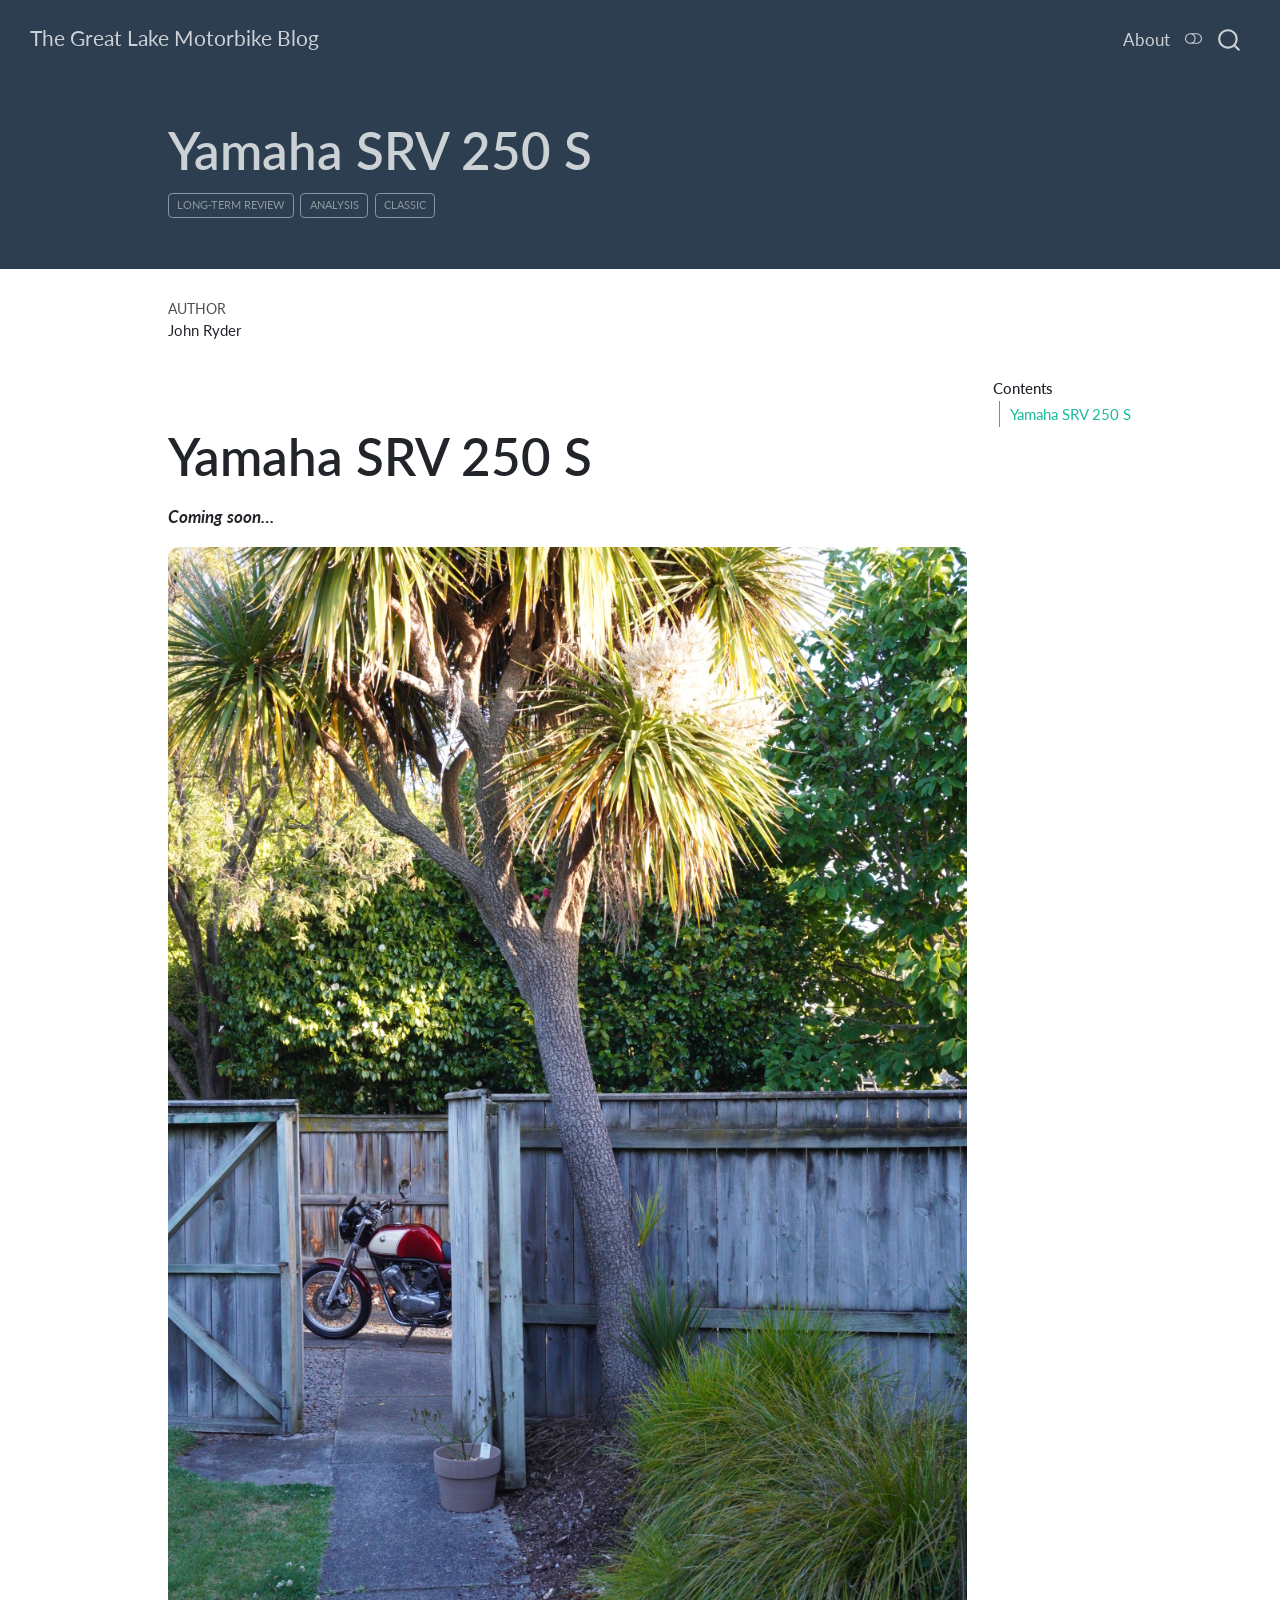
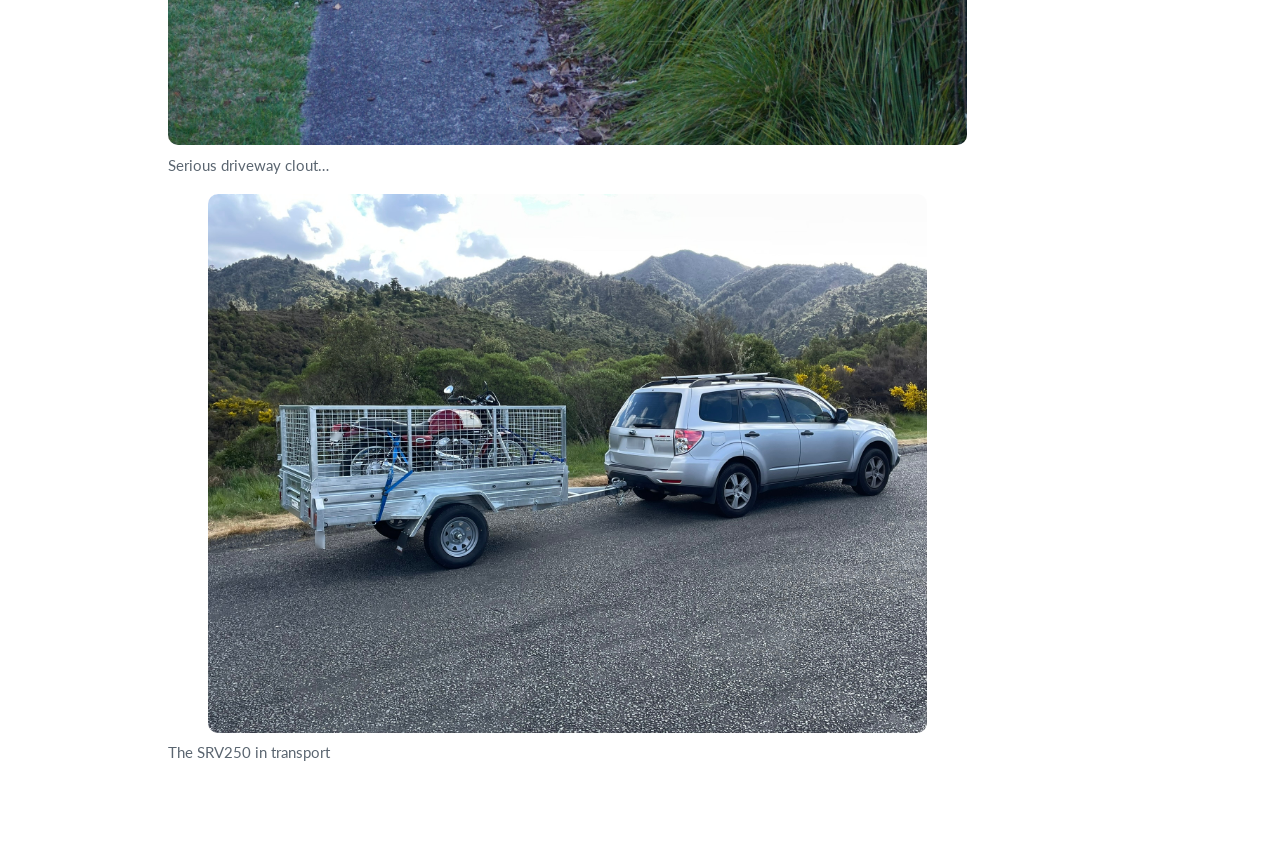
==== commit 1a266d7a: "Wed 11 Nov 2026 23:32:55 NZDT" ====
--- a/compiled_html_site/posts/1993_Yamaha_SRV250S/index.html
+++ b/compiled_html_site/posts/1993_Yamaha_SRV250S/index.html
@@ -2,7 +2,7 @@
 <html xmlns="http://www.w3.org/1999/xhtml" lang="en" xml:lang="en"><head>
 
 <meta charset="utf-8">
-<meta name="generator" content="quarto-1.11.9">
+<meta name="generator" content="quarto-1.9.38">
 
 <meta name="viewport" content="width=device-width, initial-scale=1.0, user-scalable=yes">
 
@@ -13,13 +13,10 @@
 /* Default styles provided by pandoc.
 ** See https://pandoc.org/MANUAL.html#variables-for-html for config info.
 */
+code{white-space: pre-wrap;}
 span.smallcaps{font-variant: small-caps;}
-div.columns{display: flex; gap: 1.5em;}
-div.column{flex: auto;}
-@media screen {
-div.columns{gap: min(4vw, 1.5em);}
-div.column{overflow-x: auto;}
-}
+div.columns{display: flex; gap: min(4vw, 1.5em);}
+div.column{flex: auto; overflow-x: auto;}
 div.hanging-indent{margin-left: 1.5em; text-indent: -1.5em;}
 ul.task-list{list-style: none;}
 ul.task-list li input[type="checkbox"] {
@@ -40,19 +37,18 @@
 <link href="../../images/favicon.png" rel="icon" type="image/png">
 <script src="../../site_libs/quarto-html/quarto.js" type="module"></script>
 <script src="../../site_libs/quarto-html/tabsets/tabsets.js" type="module"></script>
-<script src="../../site_libs/quarto-html/scrollable-regions/scrollable-regions.js" type="module"></script>
 <script src="../../site_libs/quarto-html/popper.min.js"></script>
 <script src="../../site_libs/quarto-html/tippy.umd.min.js"></script>
 <script src="../../site_libs/quarto-html/anchor.min.js"></script>
 <link href="../../site_libs/quarto-html/tippy.css" rel="stylesheet">
-<link href="../../site_libs/quarto-html/quarto-syntax-highlighting-63b5708e65d6cd79cd7618c58d0c21e7.css" rel="stylesheet" class="quarto-color-scheme" id="quarto-text-highlighting-styles">
-<link href="../../site_libs/quarto-html/quarto-syntax-highlighting-dark-447e42e69aaa9833c0ba1b986f430b20.css" rel="stylesheet" class="quarto-color-scheme quarto-color-alternate" id="quarto-text-highlighting-styles">
-<link href="../../site_libs/quarto-html/quarto-syntax-highlighting-63b5708e65d6cd79cd7618c58d0c21e7.css" rel="stylesheet" class="quarto-color-scheme-extra" id="quarto-text-highlighting-styles">
+<link href="../../site_libs/quarto-html/quarto-syntax-highlighting-15634bcf2e68342d4ad2dfa704d543f6.css" rel="stylesheet" class="quarto-color-scheme" id="quarto-text-highlighting-styles">
+<link href="../../site_libs/quarto-html/quarto-syntax-highlighting-dark-0a6b7249c26820e032cb0bd839ff02b1.css" rel="stylesheet" class="quarto-color-scheme quarto-color-alternate" id="quarto-text-highlighting-styles">
+<link href="../../site_libs/quarto-html/quarto-syntax-highlighting-15634bcf2e68342d4ad2dfa704d543f6.css" rel="stylesheet" class="quarto-color-scheme-extra" id="quarto-text-highlighting-styles">
 <script src="../../site_libs/bootstrap/bootstrap.min.js"></script>
 <link href="../../site_libs/bootstrap/bootstrap-icons.css" rel="stylesheet">
-<link href="../../site_libs/bootstrap/bootstrap-4528e7617473cb5f12e0a450038d2ed3.min.css" rel="stylesheet" append-hash="true" class="quarto-color-scheme" id="quarto-bootstrap" data-mode="light">
-<link href="../../site_libs/bootstrap/bootstrap-dark-ad3c2f2c62330d2ae5d227cef7ee82ed.min.css" rel="stylesheet" append-hash="true" class="quarto-color-scheme quarto-color-alternate" id="quarto-bootstrap" data-mode="dark">
-<link href="../../site_libs/bootstrap/bootstrap-4528e7617473cb5f12e0a450038d2ed3.min.css" rel="stylesheet" append-hash="true" class="quarto-color-scheme-extra" id="quarto-bootstrap" data-mode="light">
+<link href="../../site_libs/bootstrap/bootstrap-eb7bf75a496de9d447f5028c2d1a779f.min.css" rel="stylesheet" append-hash="true" class="quarto-color-scheme" id="quarto-bootstrap" data-mode="light">
+<link href="../../site_libs/bootstrap/bootstrap-dark-6a7d34fc6186ec67fb76ee2e6ba6d059.min.css" rel="stylesheet" append-hash="true" class="quarto-color-scheme quarto-color-alternate" id="quarto-bootstrap" data-mode="dark">
+<link href="../../site_libs/bootstrap/bootstrap-eb7bf75a496de9d447f5028c2d1a779f.min.css" rel="stylesheet" append-hash="true" class="quarto-color-scheme-extra" id="quarto-bootstrap" data-mode="light">
 <script id="quarto-search-options" type="application/json">{
   "location": "navbar",
   "copy-button": false,
@@ -85,7 +81,7 @@
 
 </head>
 
-<body class="nav-fixed quarto-light"><a id="quarto-skip-link" class="visually-hidden-focusable" href="#quarto-document-content">Skip to main content</a><script id="quarto-html-before-body" type="application/javascript">
+<body class="nav-fixed quarto-light"><script id="quarto-html-before-body" type="application/javascript">
     const toggleBodyColorMode = (bsSheetEl) => {
       const mode = bsSheetEl.getAttribute("data-mode");
       const bodyEl = window.document.querySelector("body");
@@ -108,7 +104,6 @@
       for (let i=0; i < toggles.length; i++) {
         const toggle = toggles[i];
         if (toggle) {
-          toggle.setAttribute("aria-checked", alternate ? "true" : "false");
           if (alternate) {
             toggle.classList.add("alternate");
           } else {
@@ -138,19 +133,13 @@
       manageTransitions('#quarto-margin-sidebar .nav-link', true);
       // Switch the toggles
       setColorSchemeToggle(alternate)
-    }
-    // Hack to workaround the fact that safari doesn't
-    // properly recolor the scrollbar when toggling (#1455).
-    // Not run on load: stylesheets are set before first paint there, and
-    // scrolling would undo the scroll to a URL fragment (#14973).
-    // The one pixel nudge keeps the reader where they were.
-    const refreshSafariScrollbar = () => {
+      // Hack to workaround the fact that safari doesn't
+      // properly recolor the scrollbar when toggling (#1455)
       if (navigator.userAgent.indexOf('Safari') > 0 && navigator.userAgent.indexOf('Chrome') == -1) {
         manageTransitions("body", false);
-        const scrollY = window.scrollY;
-        window.scrollTo(0, scrollY > 0 ? scrollY - 1 : 1);
+        window.scrollTo(0, 1);
         setTimeout(() => {
-          window.scrollTo(0, scrollY);
+          window.scrollTo(0, 0);
           manageTransitions("body", true);
         }, 40);
       }
@@ -244,7 +233,6 @@
       // Read the current dark / light value
       let toAlternate = !hasAlternateSentinel();
       toggleColorMode(toAlternate);
-      refreshSafariScrollbar();
       setStyleSentinel(toAlternate);
       toggleGiscusIfUsed(toAlternate, darkModeDefault);
       window.dispatchEvent(new Event('resize'));
@@ -259,14 +247,15 @@
 
 <div id="quarto-search-results"></div>
   <header id="quarto-header" class="headroom fixed-top quarto-banner">
-    <nav class="navbar navbar-expand-lg " data-bs-theme="dark" aria-label="Site">
+    <nav class="navbar navbar-expand-lg " data-bs-theme="dark">
       <div class="navbar-container container-fluid">
       <div class="navbar-brand-container mx-auto">
     <a class="navbar-brand" href="../../index.html">
     <span class="navbar-title">The Great Lake Motorbike Blog</span>
     </a>
   </div>
-          <button class="navbar-toggler" type="button" data-bs-toggle="collapse" data-bs-target="#navbarCollapse" aria-controls="navbarCollapse" aria-expanded="false" aria-label="Toggle navigation" onclick="if (window.quartoToggleHeadroom) { window.quartoToggleHeadroom(); }">
+            <div id="quarto-search" class="" title="Search"></div>
+          <button class="navbar-toggler" type="button" data-bs-toggle="collapse" data-bs-target="#navbarCollapse" aria-controls="navbarCollapse" role="menu" aria-expanded="false" aria-label="Toggle navigation" onclick="if (window.quartoToggleHeadroom) { window.quartoToggleHeadroom(); }">
   <span class="navbar-toggler-icon"></span>
 </button>
           <div class="collapse navbar-collapse" id="navbarCollapse">
@@ -278,9 +267,8 @@
 </ul>
           </div> <!-- /navcollapse -->
             <div class="quarto-navbar-tools">
-  <button type="button" role="switch" aria-checked="false" class="quarto-color-scheme-toggle quarto-navigation-tool  px-1" onclick="window.quartoToggleColorScheme(); return false;" title="Toggle dark mode" aria-label="Toggle dark mode"><i class="bi"></i></button>
+  <a href="" class="quarto-color-scheme-toggle quarto-navigation-tool  px-1" onclick="window.quartoToggleColorScheme(); return false;" title="Toggle dark mode"><i class="bi"></i></a>
 </div>
-            <div id="quarto-search" class="" title="Search"></div>
       </div> <!-- /container-fluid -->
     </nav>
 </header>
@@ -290,8 +278,9 @@
     <div class="quarto-title column-body">
       <h1 class="title">Yamaha SRV 250 S</h1>
                                 <div class="quarto-categories">
-                <div class="quarto-category">review</div>
+                <div class="quarto-category">long-term review</div>
                 <div class="quarto-category">analysis</div>
+                <div class="quarto-category">classic</div>
               </div>
                   </div>
   </div>
@@ -315,7 +304,7 @@
 <!-- sidebar -->
 <!-- margin-sidebar -->
     <div id="quarto-margin-sidebar" class="sidebar margin-sidebar">
-        <nav id="TOC" role="doc-toc" aria-labelledby="toc-title" class="toc-active">
+        <nav id="TOC" role="doc-toc" class="toc-active">
     <h2 id="toc-title">Contents</h2>
    
   <ul>
@@ -324,7 +313,7 @@
 </nav>
     </div>
 <!-- main -->
-<main class="content quarto-banner-title-block" id="quarto-document-content" tabindex="-1">
+<main class="content quarto-banner-title-block" id="quarto-document-content">
 
 
 
@@ -336,13 +325,13 @@
 <p><strong><em>Coming soon…</em></strong></p>
 <div class="quarto-figure quarto-figure-center">
 <figure class="figure">
-<p><img src="../../images/DSC03877.JPEG" class="img-fluid figure-img" style="width:90.0%"></p>
+<p><img src="../../images/DSC03877.JPEG" class="img-fluid figure-img" style="width:100.0%"></p>
 <figcaption>Serious driveway clout…</figcaption>
 </figure>
 </div>
 <div class="quarto-figure quarto-figure-center">
 <figure class="figure">
-<p><img src="../../images/SRV250_trailer.JPEG" class="img-fluid figure-img" style="width:80.0%"></p>
+<p><img src="../../images/SRV250_trailer.JPEG" class="img-fluid figure-img" style="width:90.0%"></p>
 <figcaption>The SRV250 in transport</figcaption>
 </figure>
 </div>
@@ -356,50 +345,15 @@
   window.document.addEventListener("DOMContentLoaded", function (event) {
     // Ensure there is a toggle, if there isn't float one in the top right
     if (window.document.querySelector('.quarto-color-scheme-toggle') === null) {
-      const toggle = window.document.createElement('button');
-      toggle.type = "button";
-      toggle.setAttribute("role", "switch");
-      toggle.setAttribute("aria-checked", "false");
-      toggle.classList.add('top-right');
-      toggle.classList.add('quarto-color-scheme-toggle');
-      toggle.setAttribute("aria-label", "Toggle dark mode");
-      toggle.onclick = function() { try { window.quartoToggleColorScheme(); } catch {} return false; };
+      const a = window.document.createElement('a');
+      a.classList.add('top-right');
+      a.classList.add('quarto-color-scheme-toggle');
+      a.href = "";
+      a.onclick = function() { try { window.quartoToggleColorScheme(); } catch {} return false; };
       const i = window.document.createElement("i");
       i.classList.add('bi');
-      toggle.appendChild(i);
-      // Put the toggle in a landmark of its own, so that landmark navigation
-      // can reach it.
-      //
-      // The container is always a fresh direct child of body, and the toggle is
-      // never moved into page furniture that the theme or the author controls.
-      // The toggle is positioned against the page, so any ancestor that
-      // establishes a containing block captures it: a positioned element or a
-      // grid for position: absolute, and transform, filter, will-change or
-      // contain for position: fixed. A direct child of body has none of these
-      // to inherit, and the shift when one appears is silent and visual.
-      //
-      // ARIA says a document should have at most one banner, and axe reports a
-      // duplicate whether or not the banners carry distinct labels. So use a
-      // header when the page has no banner yet, and a named region otherwise.
-      //
-      // A header is a banner wherever it sits, unless it is inside sectioning
-      // content, so this cannot just look at the children of body: a custom
-      // page layout wraps the title block header in a plain div. An explicit
-      // role="banner" always counts.
-      const sectioning = 'article, aside, main, nav, section, [role="article"], [role="complementary"], [role="main"], [role="navigation"], [role="region"]';
-      const hasBanner = Array.from(
-        window.document.querySelectorAll('header:not([role]), [role="banner"]')
-      ).some(function(el) {
-        return el.hasAttribute("role") || el.closest(sectioning) === null;
-      });
-      const container = window.document.createElement(hasBanner ? "div" : "header");
-      if (hasBanner) {
-        container.setAttribute("role", "region");
-        container.setAttribute("aria-label", "Toggle dark mode");
-      }
-      container.classList.add('quarto-color-scheme-toggle-container');
-      container.appendChild(toggle);
-      window.document.body.appendChild(container);
+      a.appendChild(i);
+      window.document.body.appendChild(a);
     }
     setColorSchemeToggle(hasAlternateSentinel())
     const icon = "";
@@ -478,8 +432,7 @@
           return filterRegex.test(href) || localhostRegex.test(href) || mailtoRegex.test(href);
       }
       // Inspect non-navigation links and adorn them if external
-      window.quartoDecorateExternalLinks = function (root) {
-     var links = (root || window.document).querySelectorAll('a[href]:not(.nav-link):not(.navbar-brand):not(.toc-action):not(.sidebar-link):not(.sidebar-item-toggle):not(.pagination-link):not(.no-external):not([aria-hidden]):not(.dropdown-item):not(.quarto-navigation-tool):not(.about-link)');
+     var links = window.document.querySelectorAll('a[href]:not(.nav-link):not(.navbar-brand):not(.toc-action):not(.sidebar-link):not(.sidebar-item-toggle):not(.pagination-link):not(.no-external):not([aria-hidden]):not(.dropdown-item):not(.quarto-navigation-tool):not(.about-link)');
       for (var i=0; i<links.length; i++) {
         const link = links[i];
         if (!isInternal(link.href)) {
@@ -488,69 +441,8 @@
           if (link.dataset.originalHref !== undefined) {
             link.href = link.dataset.originalHref;
           }
-          if (!link.classList.contains('no-external-icon')) {
-          }
-        }
-      }
-      };
-      window.quartoDecorateExternalLinks(window.document);
-    // Esc closes the popup (WCAG 1.4.13) and focus leaving both trigger and
-    // popup closes it (WCAG 2.4.11); tippy handles neither for interactive popups.
-    const hideOnEscAndFocusOut = {
-      name: 'hideOnEscAndFocusOut',
-      defaultValue: true,
-      fn(instance) {
-        const dismiss = () => {
-          // A show scheduled by the trigger delay would otherwise reopen it
-          instance.clearDelayTimeouts();
-          instance.hide();
-        };
-        const onKeyDown = (event) => {
-          if (event.key !== 'Escape') {
-            return;
-          }
-          // Keep Esc from also reaching page handlers (e.g. reveal.js overview),
-          // except an open reveal.js slide menu, which Esc should close too.
-          // The menu handles keys only when its keyboard option is on.
-          const menuHandlesEsc = window.Reveal?.getPlugin?.('menu')?.isOpen() &&
-            window.Reveal.getConfig().menu?.keyboard !== false;
-          if (!menuHandlesEsc) {
-            event.stopPropagation();
-          }
-          if (instance.popper.contains(window.document.activeElement)) {
-            // Disabled while refocusing so the focus trigger does not reopen it
-            instance.disable();
-            instance.reference.focus();
-            instance.enable();
-          }
-          dismiss();
-        };
-        const onFocusOut = (event) => {
-          const target = event.relatedTarget;
-          if (target && !instance.reference.contains(target) &&
-              !instance.popper.contains(target)) {
-            dismiss();
-          }
-        };
-        // On the trigger too: a click trigger (code-annotations: select) has no
-        // blur handling. Attached for the instance's lifetime so leaving the
-        // trigger also cancels a show still pending on the trigger delay.
-        instance.reference.addEventListener('focusout', onFocusOut);
-        return {
-          onShow() {
-            window.document.addEventListener('keydown', onKeyDown, true);
-            instance.popper.addEventListener('focusout', onFocusOut);
-          },
-          onHide() {
-            window.document.removeEventListener('keydown', onKeyDown, true);
-            instance.popper.removeEventListener('focusout', onFocusOut);
-          },
-          onDestroy() {
-            instance.reference.removeEventListener('focusout', onFocusOut);
-          },
-        };
-      },
-    };
+        }
+      }
     function tippyHover(el, contentFn, onTriggerFn, onUntriggerFn) {
       const config = {
         allowHTML: true,
@@ -564,7 +456,6 @@
         interactiveBorder: 10,
         theme: 'quarto',
         placement: 'bottom-start',
-        plugins: [hideOnEscAndFocusOut],
       };
       if (contentFn) {
         config.content = contentFn;
@@ -727,54 +618,44 @@
           const lineIds = lines.map((line) => {
             return targetCell + "-" + line;
           })
-          // Each band is positioned against its own containing block, which is
-          // not the offsetParent of the lines, so place it from client rects.
-          const placeBand = (band, firstEl, lastEl, codeBlock) => {
-            const container = band.offsetParent;
-            if (container === null) {
-              return;
+          let top = null;
+          let height = null;
+          let parent = null;
+          if (lineIds.length > 0) {
+              //compute the position of the single el (top and bottom and make a div)
+              const el = window.document.getElementById(lineIds[0]);
+              top = el.offsetTop;
+              height = el.offsetHeight;
+              parent = el.parentElement.parentElement;
+            if (lineIds.length > 1) {
+              const lastEl = window.document.getElementById(lineIds[lineIds.length - 1]);
+              const bottom = lastEl.offsetTop + lastEl.offsetHeight;
+              height = bottom - top;
             }
-            const containerRect = container.getBoundingClientRect();
-            // Reveal.js scales slides with a transform, so convert client
-            // pixels back to the CSS pixels of the container.
-            const scale = containerRect.height / container.offsetHeight || 1;
-            const firstRect = firstEl.getBoundingClientRect();
-            const lastRect = lastEl.getBoundingClientRect();
-            const top = (firstRect.top - containerRect.top) / scale - container.clientTop + container.scrollTop;
-            const height = (lastRect.bottom - firstRect.top) / scale;
-            band.style.top = top - 2 + "px";
-            band.style.height = height + 4 + "px";
-            if (codeBlock) {
-              // Without the copy button wrapper, the containing block is wider
-              // than the code block, so span the code block explicitly.
-              const blockRect = codeBlock.getBoundingClientRect();
-              band.style.left = (blockRect.left - containerRect.left) / scale - container.clientLeft + container.scrollLeft + "px";
-              band.style.width = blockRect.width / scale + "px";
+            if (top !== null && height !== null && parent !== null) {
+              // cook up a div (if necessary) and position it 
+              let div = window.document.getElementById("code-annotation-line-highlight");
+              if (div === null) {
+                div = window.document.createElement("div");
+                div.setAttribute("id", "code-annotation-line-highlight");
+                div.style.position = 'absolute';
+                parent.appendChild(div);
+              }
+              div.style.top = top - 2 + "px";
+              div.style.height = height + 4 + "px";
+              div.style.left = 0;
+              let gutterDiv = window.document.getElementById("code-annotation-line-highlight-gutter");
+              if (gutterDiv === null) {
+                gutterDiv = window.document.createElement("div");
+                gutterDiv.setAttribute("id", "code-annotation-line-highlight-gutter");
+                gutterDiv.style.position = 'absolute';
+                const codeCell = window.document.getElementById(targetCell);
+                const gutter = codeCell.querySelector('.code-annotation-gutter');
+                gutter.appendChild(gutterDiv);
+              }
+              gutterDiv.style.top = top - 2 + "px";
+              gutterDiv.style.height = height + 4 + "px";
             }
-          };
-          if (lineIds.length > 0) {
-            const el = window.document.getElementById(lineIds[0]);
-            const lastEl = window.document.getElementById(lineIds[lineIds.length - 1]);
-            const parent = el.parentElement.parentElement;
-            // cook up a div (if necessary) and position it
-            let div = window.document.getElementById("code-annotation-line-highlight");
-            if (div === null) {
-              div = window.document.createElement("div");
-              div.setAttribute("id", "code-annotation-line-highlight");
-              div.style.position = 'absolute';
-              parent.appendChild(div);
-            }
-            placeBand(div, el, lastEl, parent.closest("div.sourceCode") || parent);
-            let gutterDiv = window.document.getElementById("code-annotation-line-highlight-gutter");
-            if (gutterDiv === null) {
-              gutterDiv = window.document.createElement("div");
-              gutterDiv.setAttribute("id", "code-annotation-line-highlight-gutter");
-              gutterDiv.style.position = 'absolute';
-              const codeCell = window.document.getElementById(targetCell);
-              const gutter = codeCell.querySelector('.code-annotation-gutter');
-              gutter.appendChild(gutterDiv);
-            }
-            placeBand(gutterDiv, el, lastEl);
             selectedAnnoteEl = annoteEl;
           }
         };
@@ -873,9 +754,6 @@
     }
   });
   </script>
-  <script type="application/javascript">
-  window.quartoScrollableRegionsLabels = {"code":"Scrollable code","output":"Scrollable output"};
-  </script>
 </div> <!-- /content -->
 
 
--- a/compiled_html_site/site_libs/quarto-html/quarto-syntax-highlighting-15634bcf2e68342d4ad2dfa704d543f6.css
+++ b/compiled_html_site/site_libs/quarto-html/quarto-syntax-highlighting-15634bcf2e68342d4ad2dfa704d543f6.css
@@ -0,0 +1,236 @@
+/* quarto syntax highlight colors */
+:root {
+  --quarto-hl-ot-color: #003B4F;
+  --quarto-hl-at-color: #657422;
+  --quarto-hl-ss-color: #20794D;
+  --quarto-hl-an-color: #5E5E5E;
+  --quarto-hl-fu-color: #4758AB;
+  --quarto-hl-st-color: #20794D;
+  --quarto-hl-cf-color: #003B4F;
+  --quarto-hl-op-color: #5E5E5E;
+  --quarto-hl-er-color: #AD0000;
+  --quarto-hl-bn-color: #AD0000;
+  --quarto-hl-al-color: #AD0000;
+  --quarto-hl-va-color: #111111;
+  --quarto-hl-bu-color: inherit;
+  --quarto-hl-ex-color: inherit;
+  --quarto-hl-pp-color: #AD0000;
+  --quarto-hl-in-color: #5E5E5E;
+  --quarto-hl-vs-color: #20794D;
+  --quarto-hl-wa-color: #5E5E5E;
+  --quarto-hl-do-color: #5E5E5E;
+  --quarto-hl-im-color: #00769E;
+  --quarto-hl-ch-color: #20794D;
+  --quarto-hl-dt-color: #AD0000;
+  --quarto-hl-fl-color: #AD0000;
+  --quarto-hl-co-color: #5E5E5E;
+  --quarto-hl-cv-color: #5E5E5E;
+  --quarto-hl-cn-color: #8f5902;
+  --quarto-hl-sc-color: #5E5E5E;
+  --quarto-hl-dv-color: #AD0000;
+  --quarto-hl-kw-color: #003B4F;
+}
+
+/* other quarto variables */
+:root {
+  --quarto-font-monospace: SFMono-Regular, Menlo, Monaco, Consolas, "Liberation Mono", "Courier New", monospace;
+}
+
+/* syntax highlight based on Pandoc's rules */
+pre > code.sourceCode > span {
+  color: #003B4F;
+}
+
+code.sourceCode > span {
+  color: #003B4F;
+}
+
+div.sourceCode,
+div.sourceCode pre.sourceCode {
+  color: #003B4F;
+}
+
+/* Normal */
+code span {
+  color: #003B4F;
+}
+
+/* Alert */
+code span.al {
+  color: #AD0000;
+  font-style: inherit;
+}
+
+/* Annotation */
+code span.an {
+  color: #5E5E5E;
+  font-style: inherit;
+}
+
+/* Attribute */
+code span.at {
+  color: #657422;
+  font-style: inherit;
+}
+
+/* BaseN */
+code span.bn {
+  color: #AD0000;
+  font-style: inherit;
+}
+
+/* BuiltIn */
+code span.bu {
+  font-style: inherit;
+}
+
+/* ControlFlow */
+code span.cf {
+  color: #003B4F;
+  font-weight: bold;
+  font-style: inherit;
+}
+
+/* Char */
+code span.ch {
+  color: #20794D;
+  font-style: inherit;
+}
+
+/* Constant */
+code span.cn {
+  color: #8f5902;
+  font-style: inherit;
+}
+
+/* Comment */
+code span.co {
+  color: #5E5E5E;
+  font-style: inherit;
+}
+
+/* CommentVar */
+code span.cv {
+  color: #5E5E5E;
+  font-style: italic;
+}
+
+/* Documentation */
+code span.do {
+  color: #5E5E5E;
+  font-style: italic;
+}
+
+/* DataType */
+code span.dt {
+  color: #AD0000;
+  font-style: inherit;
+}
+
+/* DecVal */
+code span.dv {
+  color: #AD0000;
+  font-style: inherit;
+}
+
+/* Error */
+code span.er {
+  color: #AD0000;
+  font-style: inherit;
+}
+
+/* Extension */
+code span.ex {
+  font-style: inherit;
+}
+
+/* Float */
+code span.fl {
+  color: #AD0000;
+  font-style: inherit;
+}
+
+/* Function */
+code span.fu {
+  color: #4758AB;
+  font-style: inherit;
+}
+
+/* Import */
+code span.im {
+  color: #00769E;
+  font-style: inherit;
+}
+
+/* Information */
+code span.in {
+  color: #5E5E5E;
+  font-style: inherit;
+}
+
+/* Keyword */
+code span.kw {
+  color: #003B4F;
+  font-weight: bold;
+  font-style: inherit;
+}
+
+/* Operator */
+code span.op {
+  color: #5E5E5E;
+  font-style: inherit;
+}
+
+/* Other */
+code span.ot {
+  color: #003B4F;
+  font-style: inherit;
+}
+
+/* Preprocessor */
+code span.pp {
+  color: #AD0000;
+  font-style: inherit;
+}
+
+/* SpecialChar */
+code span.sc {
+  color: #5E5E5E;
+  font-style: inherit;
+}
+
+/* SpecialString */
+code span.ss {
+  color: #20794D;
+  font-style: inherit;
+}
+
+/* String */
+code span.st {
+  color: #20794D;
+  font-style: inherit;
+}
+
+/* Variable */
+code span.va {
+  color: #111111;
+  font-style: inherit;
+}
+
+/* VerbatimString */
+code span.vs {
+  color: #20794D;
+  font-style: inherit;
+}
+
+/* Warning */
+code span.wa {
+  color: #5E5E5E;
+  font-style: italic;
+}
+
+.prevent-inlining {
+  content: "</";
+}
+
+/*# sourceMappingURL=f23921c56f73e400b49028c9186a1aa0.css.map */
--- a/compiled_html_site/site_libs/quarto-html/quarto-syntax-highlighting-dark-0a6b7249c26820e032cb0bd839ff02b1.css
+++ b/compiled_html_site/site_libs/quarto-html/quarto-syntax-highlighting-dark-0a6b7249c26820e032cb0bd839ff02b1.css
@@ -0,0 +1,219 @@
+/* quarto syntax highlight colors */
+:root {
+  --quarto-hl-al-color: #f07178;
+  --quarto-hl-an-color: #d4d0ab;
+  --quarto-hl-at-color: #00e0e0;
+  --quarto-hl-bn-color: #d4d0ab;
+  --quarto-hl-bu-color: #abe338;
+  --quarto-hl-ch-color: #abe338;
+  --quarto-hl-co-color: #f8f8f2;
+  --quarto-hl-cv-color: #ffd700;
+  --quarto-hl-cn-color: #ffd700;
+  --quarto-hl-cf-color: #ffa07a;
+  --quarto-hl-dt-color: #ffa07a;
+  --quarto-hl-dv-color: #d4d0ab;
+  --quarto-hl-do-color: #f8f8f2;
+  --quarto-hl-er-color: #f07178;
+  --quarto-hl-ex-color: #00e0e0;
+  --quarto-hl-fl-color: #d4d0ab;
+  --quarto-hl-fu-color: #ffa07a;
+  --quarto-hl-im-color: #abe338;
+  --quarto-hl-in-color: #d4d0ab;
+  --quarto-hl-kw-color: #ffa07a;
+  --quarto-hl-op-color: #ffa07a;
+  --quarto-hl-ot-color: #00e0e0;
+  --quarto-hl-pp-color: #dcc6e0;
+  --quarto-hl-re-color: #00e0e0;
+  --quarto-hl-sc-color: #abe338;
+  --quarto-hl-ss-color: #abe338;
+  --quarto-hl-st-color: #abe338;
+  --quarto-hl-va-color: #00e0e0;
+  --quarto-hl-vs-color: #abe338;
+  --quarto-hl-wa-color: #dcc6e0;
+}
+
+/* other quarto variables */
+:root {
+  --quarto-font-monospace: SFMono-Regular, Menlo, Monaco, Consolas, "Liberation Mono", "Courier New", monospace;
+}
+
+/* syntax highlight based on Pandoc's rules */
+pre > code.sourceCode > span {
+  color: #f8f8f2;
+}
+
+code.sourceCode > span {
+  color: #f8f8f2;
+}
+
+div.sourceCode,
+div.sourceCode pre.sourceCode {
+  color: #f8f8f2;
+}
+
+/* Normal */
+code span {
+  color: #f8f8f2;
+}
+
+/* Alert */
+code span.al {
+  color: #f07178;
+}
+
+/* Annotation */
+code span.an {
+  color: #d4d0ab;
+}
+
+/* Attribute */
+code span.at {
+  color: #00e0e0;
+}
+
+/* BaseN */
+code span.bn {
+  color: #d4d0ab;
+}
+
+/* BuiltIn */
+code span.bu {
+  color: #abe338;
+}
+
+/* ControlFlow */
+code span.cf {
+  font-weight: bold;
+  color: #ffa07a;
+}
+
+/* Char */
+code span.ch {
+  color: #abe338;
+}
+
+/* Constant */
+code span.cn {
+  color: #ffd700;
+}
+
+/* Comment */
+code span.co {
+  font-style: italic;
+  color: #f8f8f2;
+}
+
+/* CommentVar */
+code span.cv {
+  color: #ffd700;
+}
+
+/* Documentation */
+code span.do {
+  color: #f8f8f2;
+}
+
+/* DataType */
+code span.dt {
+  color: #ffa07a;
+}
+
+/* DecVal */
+code span.dv {
+  color: #d4d0ab;
+}
+
+/* Error */
+code span.er {
+  color: #f07178;
+  text-decoration: underline;
+}
+
+/* Extension */
+code span.ex {
+  font-weight: bold;
+  color: #00e0e0;
+}
+
+/* Float */
+code span.fl {
+  color: #d4d0ab;
+}
+
+/* Function */
+code span.fu {
+  color: #ffa07a;
+}
+
+/* Import */
+code span.im {
+  color: #abe338;
+}
+
+/* Information */
+code span.in {
+  color: #d4d0ab;
+}
+
+/* Keyword */
+code span.kw {
+  font-weight: bold;
+  color: #ffa07a;
+}
+
+/* Operator */
+code span.op {
+  color: #ffa07a;
+}
+
+/* Other */
+code span.ot {
+  color: #00e0e0;
+}
+
+/* Preprocessor */
+code span.pp {
+  color: #dcc6e0;
+}
+
+/* RegionMarker */
+code span.re {
+  background-color: #f8f8f2;
+  color: #00e0e0;
+}
+
+/* SpecialChar */
+code span.sc {
+  color: #abe338;
+}
+
+/* SpecialString */
+code span.ss {
+  color: #abe338;
+}
+
+/* String */
+code span.st {
+  color: #abe338;
+}
+
+/* Variable */
+code span.va {
+  color: #00e0e0;
+}
+
+/* VerbatimString */
+code span.vs {
+  color: #abe338;
+}
+
+/* Warning */
+code span.wa {
+  color: #dcc6e0;
+}
+
+.prevent-inlining {
+  content: "</";
+}
+
+/*# sourceMappingURL=175367c052bafc98bd680af3479823f0.css.map */
--- a/compiled_html_site/site_libs/quarto-html/quarto-syntax-highlighting-15634bcf2e68342d4ad2dfa704d543f6.css
+++ b/compiled_html_site/site_libs/quarto-html/quarto-syntax-highlighting-15634bcf2e68342d4ad2dfa704d543f6.css
@@ -0,0 +1,236 @@
+/* quarto syntax highlight colors */
+:root {
+  --quarto-hl-ot-color: #003B4F;
+  --quarto-hl-at-color: #657422;
+  --quarto-hl-ss-color: #20794D;
+  --quarto-hl-an-color: #5E5E5E;
+  --quarto-hl-fu-color: #4758AB;
+  --quarto-hl-st-color: #20794D;
+  --quarto-hl-cf-color: #003B4F;
+  --quarto-hl-op-color: #5E5E5E;
+  --quarto-hl-er-color: #AD0000;
+  --quarto-hl-bn-color: #AD0000;
+  --quarto-hl-al-color: #AD0000;
+  --quarto-hl-va-color: #111111;
+  --quarto-hl-bu-color: inherit;
+  --quarto-hl-ex-color: inherit;
+  --quarto-hl-pp-color: #AD0000;
+  --quarto-hl-in-color: #5E5E5E;
+  --quarto-hl-vs-color: #20794D;
+  --quarto-hl-wa-color: #5E5E5E;
+  --quarto-hl-do-color: #5E5E5E;
+  --quarto-hl-im-color: #00769E;
+  --quarto-hl-ch-color: #20794D;
+  --quarto-hl-dt-color: #AD0000;
+  --quarto-hl-fl-color: #AD0000;
+  --quarto-hl-co-color: #5E5E5E;
+  --quarto-hl-cv-color: #5E5E5E;
+  --quarto-hl-cn-color: #8f5902;
+  --quarto-hl-sc-color: #5E5E5E;
+  --quarto-hl-dv-color: #AD0000;
+  --quarto-hl-kw-color: #003B4F;
+}
+
+/* other quarto variables */
+:root {
+  --quarto-font-monospace: SFMono-Regular, Menlo, Monaco, Consolas, "Liberation Mono", "Courier New", monospace;
+}
+
+/* syntax highlight based on Pandoc's rules */
+pre > code.sourceCode > span {
+  color: #003B4F;
+}
+
+code.sourceCode > span {
+  color: #003B4F;
+}
+
+div.sourceCode,
+div.sourceCode pre.sourceCode {
+  color: #003B4F;
+}
+
+/* Normal */
+code span {
+  color: #003B4F;
+}
+
+/* Alert */
+code span.al {
+  color: #AD0000;
+  font-style: inherit;
+}
+
+/* Annotation */
+code span.an {
+  color: #5E5E5E;
+  font-style: inherit;
+}
+
+/* Attribute */
+code span.at {
+  color: #657422;
+  font-style: inherit;
+}
+
+/* BaseN */
+code span.bn {
+  color: #AD0000;
+  font-style: inherit;
+}
+
+/* BuiltIn */
+code span.bu {
+  font-style: inherit;
+}
+
+/* ControlFlow */
+code span.cf {
+  color: #003B4F;
+  font-weight: bold;
+  font-style: inherit;
+}
+
+/* Char */
+code span.ch {
+  color: #20794D;
+  font-style: inherit;
+}
+
+/* Constant */
+code span.cn {
+  color: #8f5902;
+  font-style: inherit;
+}
+
+/* Comment */
+code span.co {
+  color: #5E5E5E;
+  font-style: inherit;
+}
+
+/* CommentVar */
+code span.cv {
+  color: #5E5E5E;
+  font-style: italic;
+}
+
+/* Documentation */
+code span.do {
+  color: #5E5E5E;
+  font-style: italic;
+}
+
+/* DataType */
+code span.dt {
+  color: #AD0000;
+  font-style: inherit;
+}
+
+/* DecVal */
+code span.dv {
+  color: #AD0000;
+  font-style: inherit;
+}
+
+/* Error */
+code span.er {
+  color: #AD0000;
+  font-style: inherit;
+}
+
+/* Extension */
+code span.ex {
+  font-style: inherit;
+}
+
+/* Float */
+code span.fl {
+  color: #AD0000;
+  font-style: inherit;
+}
+
+/* Function */
+code span.fu {
+  color: #4758AB;
+  font-style: inherit;
+}
+
+/* Import */
+code span.im {
+  color: #00769E;
+  font-style: inherit;
+}
+
+/* Information */
+code span.in {
+  color: #5E5E5E;
+  font-style: inherit;
+}
+
+/* Keyword */
+code span.kw {
+  color: #003B4F;
+  font-weight: bold;
+  font-style: inherit;
+}
+
+/* Operator */
+code span.op {
+  color: #5E5E5E;
+  font-style: inherit;
+}
+
+/* Other */
+code span.ot {
+  color: #003B4F;
+  font-style: inherit;
+}
+
+/* Preprocessor */
+code span.pp {
+  color: #AD0000;
+  font-style: inherit;
+}
+
+/* SpecialChar */
+code span.sc {
+  color: #5E5E5E;
+  font-style: inherit;
+}
+
+/* SpecialString */
+code span.ss {
+  color: #20794D;
+  font-style: inherit;
+}
+
+/* String */
+code span.st {
+  color: #20794D;
+  font-style: inherit;
+}
+
+/* Variable */
+code span.va {
+  color: #111111;
+  font-style: inherit;
+}
+
+/* VerbatimString */
+code span.vs {
+  color: #20794D;
+  font-style: inherit;
+}
+
+/* Warning */
+code span.wa {
+  color: #5E5E5E;
+  font-style: italic;
+}
+
+.prevent-inlining {
+  content: "</";
+}
+
+/*# sourceMappingURL=f23921c56f73e400b49028c9186a1aa0.css.map */
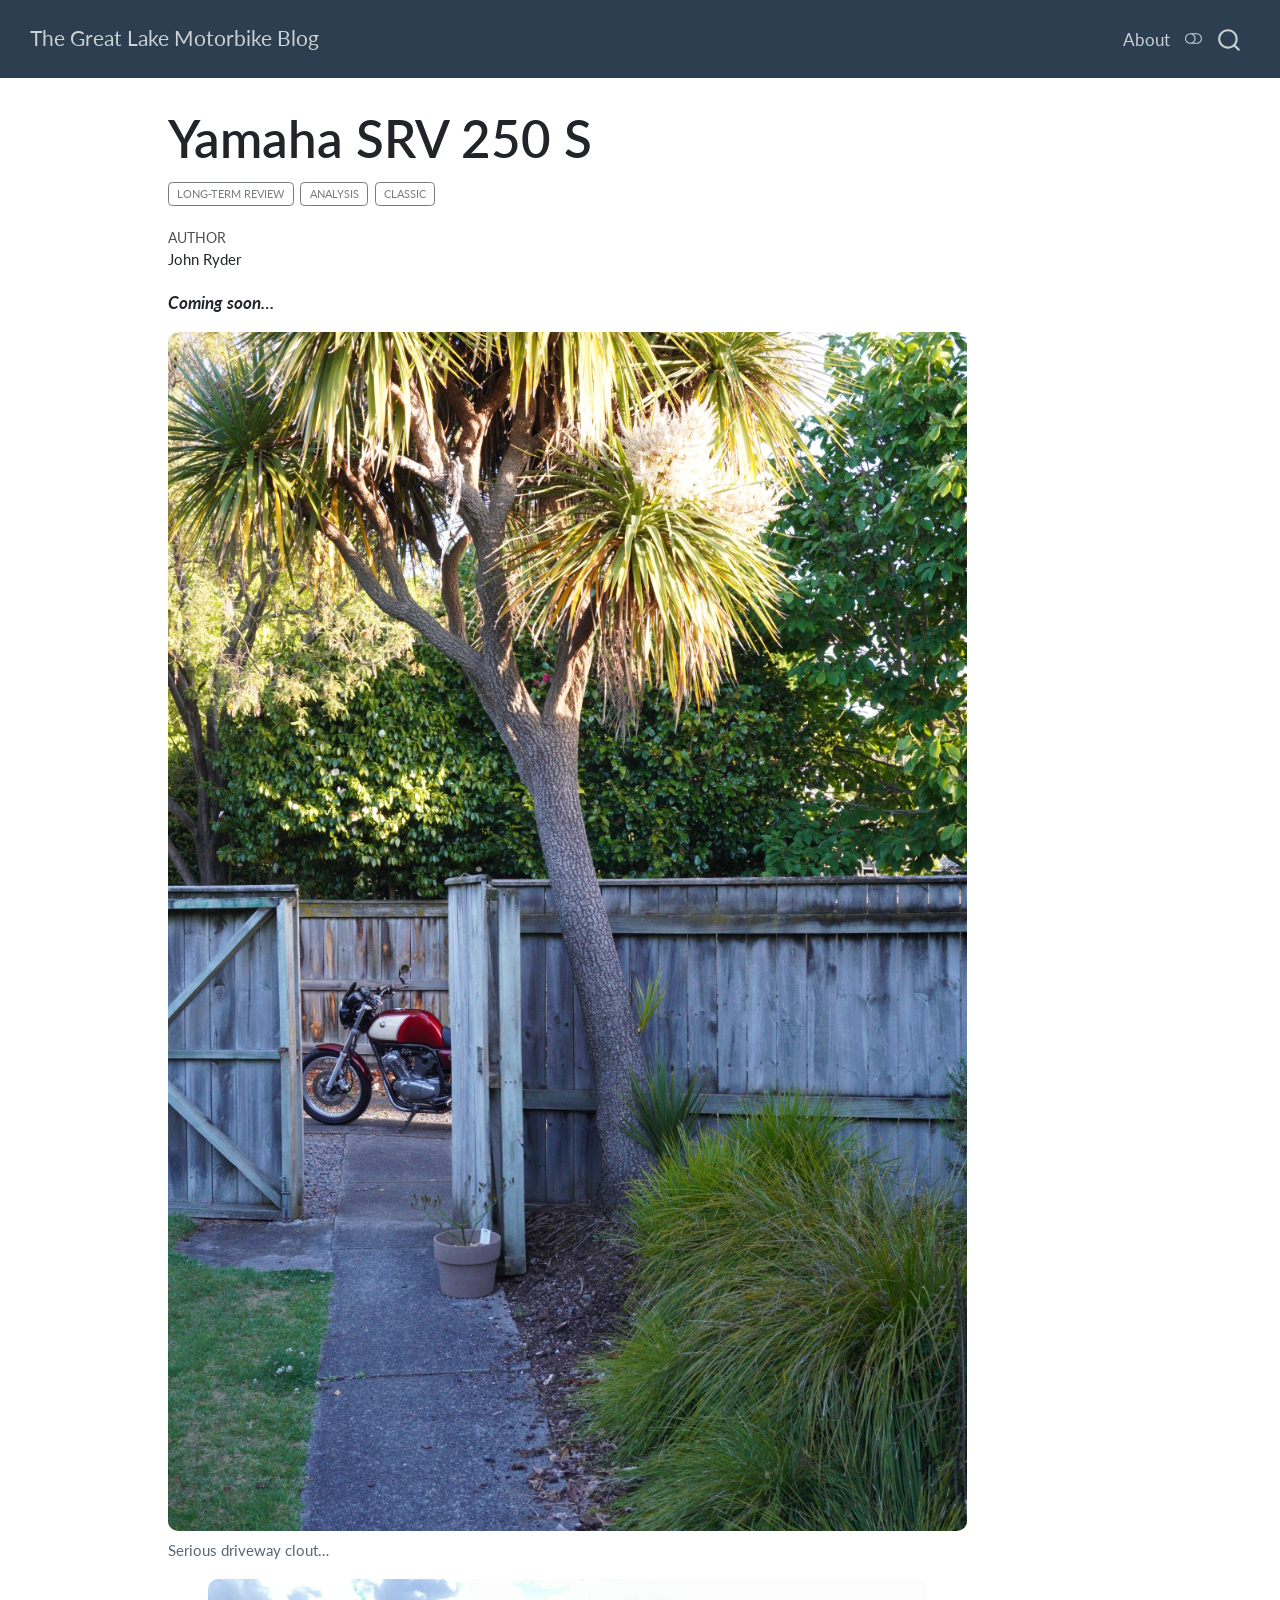
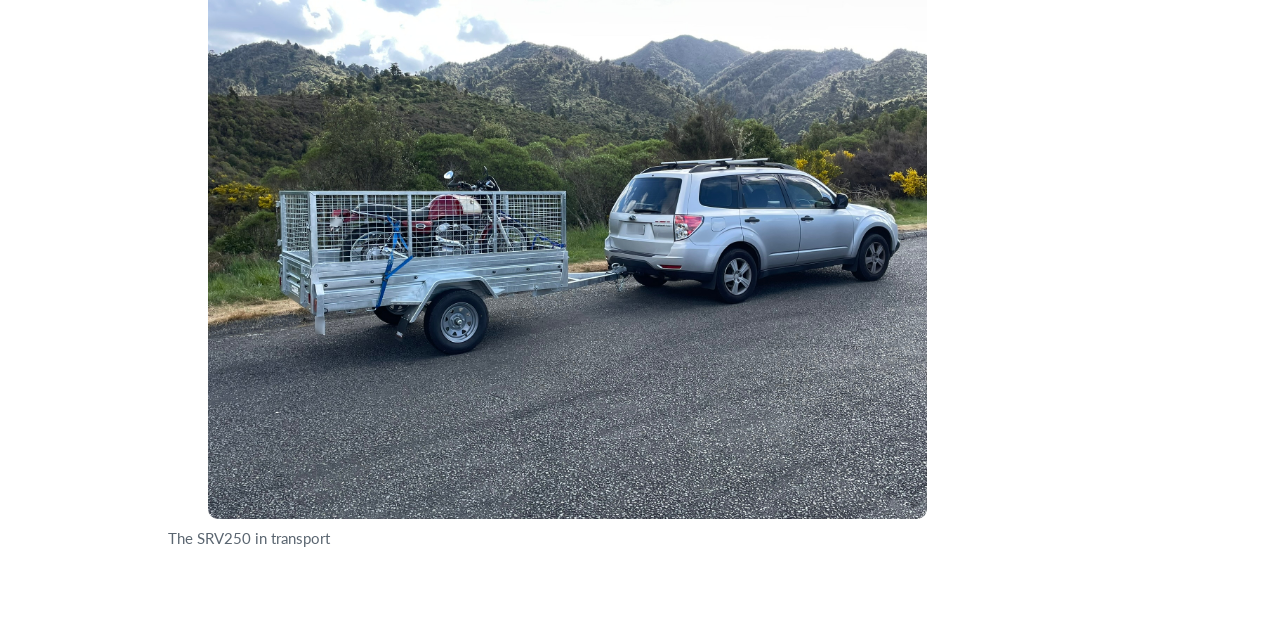
==== commit b61958ea: "Thu Nov 12 15:50:50 NZDT 2026" ====
--- a/compiled_html_site/posts/1993_Yamaha_SRV250S/index.html
+++ b/compiled_html_site/posts/1993_Yamaha_SRV250S/index.html
@@ -2,7 +2,7 @@
 <html xmlns="http://www.w3.org/1999/xhtml" lang="en" xml:lang="en"><head>
 
 <meta charset="utf-8">
-<meta name="generator" content="quarto-1.9.38">
+<meta name="generator" content="quarto-1.11.9">
 
 <meta name="viewport" content="width=device-width, initial-scale=1.0, user-scalable=yes">
 
@@ -13,10 +13,13 @@
 /* Default styles provided by pandoc.
 ** See https://pandoc.org/MANUAL.html#variables-for-html for config info.
 */
-code{white-space: pre-wrap;}
 span.smallcaps{font-variant: small-caps;}
-div.columns{display: flex; gap: min(4vw, 1.5em);}
-div.column{flex: auto; overflow-x: auto;}
+div.columns{display: flex; gap: 1.5em;}
+div.column{flex: auto;}
+@media screen {
+div.columns{gap: min(4vw, 1.5em);}
+div.column{overflow-x: auto;}
+}
 div.hanging-indent{margin-left: 1.5em; text-indent: -1.5em;}
 ul.task-list{list-style: none;}
 ul.task-list li input[type="checkbox"] {
@@ -37,18 +40,19 @@
 <link href="../../images/favicon.png" rel="icon" type="image/png">
 <script src="../../site_libs/quarto-html/quarto.js" type="module"></script>
 <script src="../../site_libs/quarto-html/tabsets/tabsets.js" type="module"></script>
+<script src="../../site_libs/quarto-html/scrollable-regions/scrollable-regions.js" type="module"></script>
 <script src="../../site_libs/quarto-html/popper.min.js"></script>
 <script src="../../site_libs/quarto-html/tippy.umd.min.js"></script>
 <script src="../../site_libs/quarto-html/anchor.min.js"></script>
 <link href="../../site_libs/quarto-html/tippy.css" rel="stylesheet">
-<link href="../../site_libs/quarto-html/quarto-syntax-highlighting-15634bcf2e68342d4ad2dfa704d543f6.css" rel="stylesheet" class="quarto-color-scheme" id="quarto-text-highlighting-styles">
-<link href="../../site_libs/quarto-html/quarto-syntax-highlighting-dark-0a6b7249c26820e032cb0bd839ff02b1.css" rel="stylesheet" class="quarto-color-scheme quarto-color-alternate" id="quarto-text-highlighting-styles">
-<link href="../../site_libs/quarto-html/quarto-syntax-highlighting-15634bcf2e68342d4ad2dfa704d543f6.css" rel="stylesheet" class="quarto-color-scheme-extra" id="quarto-text-highlighting-styles">
+<link href="../../site_libs/quarto-html/quarto-syntax-highlighting-63b5708e65d6cd79cd7618c58d0c21e7.css" rel="stylesheet" class="quarto-color-scheme" id="quarto-text-highlighting-styles">
+<link href="../../site_libs/quarto-html/quarto-syntax-highlighting-dark-447e42e69aaa9833c0ba1b986f430b20.css" rel="stylesheet" class="quarto-color-scheme quarto-color-alternate" id="quarto-text-highlighting-styles">
+<link href="../../site_libs/quarto-html/quarto-syntax-highlighting-63b5708e65d6cd79cd7618c58d0c21e7.css" rel="stylesheet" class="quarto-color-scheme-extra" id="quarto-text-highlighting-styles">
 <script src="../../site_libs/bootstrap/bootstrap.min.js"></script>
 <link href="../../site_libs/bootstrap/bootstrap-icons.css" rel="stylesheet">
-<link href="../../site_libs/bootstrap/bootstrap-eb7bf75a496de9d447f5028c2d1a779f.min.css" rel="stylesheet" append-hash="true" class="quarto-color-scheme" id="quarto-bootstrap" data-mode="light">
-<link href="../../site_libs/bootstrap/bootstrap-dark-6a7d34fc6186ec67fb76ee2e6ba6d059.min.css" rel="stylesheet" append-hash="true" class="quarto-color-scheme quarto-color-alternate" id="quarto-bootstrap" data-mode="dark">
-<link href="../../site_libs/bootstrap/bootstrap-eb7bf75a496de9d447f5028c2d1a779f.min.css" rel="stylesheet" append-hash="true" class="quarto-color-scheme-extra" id="quarto-bootstrap" data-mode="light">
+<link href="../../site_libs/bootstrap/bootstrap-4528e7617473cb5f12e0a450038d2ed3.min.css" rel="stylesheet" append-hash="true" class="quarto-color-scheme" id="quarto-bootstrap" data-mode="light">
+<link href="../../site_libs/bootstrap/bootstrap-dark-ad3c2f2c62330d2ae5d227cef7ee82ed.min.css" rel="stylesheet" append-hash="true" class="quarto-color-scheme quarto-color-alternate" id="quarto-bootstrap" data-mode="dark">
+<link href="../../site_libs/bootstrap/bootstrap-4528e7617473cb5f12e0a450038d2ed3.min.css" rel="stylesheet" append-hash="true" class="quarto-color-scheme-extra" id="quarto-bootstrap" data-mode="light">
 <script id="quarto-search-options" type="application/json">{
   "location": "navbar",
   "copy-button": false,
@@ -81,7 +85,7 @@
 
 </head>
 
-<body class="nav-fixed quarto-light"><script id="quarto-html-before-body" type="application/javascript">
+<body class="nav-fixed quarto-light"><a id="quarto-skip-link" class="visually-hidden-focusable" href="#quarto-document-content">Skip to main content</a><script id="quarto-html-before-body" type="application/javascript">
     const toggleBodyColorMode = (bsSheetEl) => {
       const mode = bsSheetEl.getAttribute("data-mode");
       const bodyEl = window.document.querySelector("body");
@@ -104,6 +108,7 @@
       for (let i=0; i < toggles.length; i++) {
         const toggle = toggles[i];
         if (toggle) {
+          toggle.setAttribute("aria-checked", alternate ? "true" : "false");
           if (alternate) {
             toggle.classList.add("alternate");
           } else {
@@ -133,13 +138,19 @@
       manageTransitions('#quarto-margin-sidebar .nav-link', true);
       // Switch the toggles
       setColorSchemeToggle(alternate)
-      // Hack to workaround the fact that safari doesn't
-      // properly recolor the scrollbar when toggling (#1455)
+    }
+    // Hack to workaround the fact that safari doesn't
+    // properly recolor the scrollbar when toggling (#1455).
+    // Not run on load: stylesheets are set before first paint there, and
+    // scrolling would undo the scroll to a URL fragment (#14973).
+    // The one pixel nudge keeps the reader where they were.
+    const refreshSafariScrollbar = () => {
       if (navigator.userAgent.indexOf('Safari') > 0 && navigator.userAgent.indexOf('Chrome') == -1) {
         manageTransitions("body", false);
-        window.scrollTo(0, 1);
+        const scrollY = window.scrollY;
+        window.scrollTo(0, scrollY > 0 ? scrollY - 1 : 1);
         setTimeout(() => {
-          window.scrollTo(0, 0);
+          window.scrollTo(0, scrollY);
           manageTransitions("body", true);
         }, 40);
       }
@@ -233,6 +244,7 @@
       // Read the current dark / light value
       let toAlternate = !hasAlternateSentinel();
       toggleColorMode(toAlternate);
+      refreshSafariScrollbar();
       setStyleSentinel(toAlternate);
       toggleGiscusIfUsed(toAlternate, darkModeDefault);
       window.dispatchEvent(new Event('resize'));
@@ -246,16 +258,15 @@
   </script>
 
 <div id="quarto-search-results"></div>
-  <header id="quarto-header" class="headroom fixed-top quarto-banner">
-    <nav class="navbar navbar-expand-lg " data-bs-theme="dark">
+  <header id="quarto-header" class="headroom fixed-top">
+    <nav class="navbar navbar-expand-lg " data-bs-theme="dark" aria-label="Site">
       <div class="navbar-container container-fluid">
       <div class="navbar-brand-container mx-auto">
     <a class="navbar-brand" href="../../index.html">
     <span class="navbar-title">The Great Lake Motorbike Blog</span>
     </a>
   </div>
-            <div id="quarto-search" class="" title="Search"></div>
-          <button class="navbar-toggler" type="button" data-bs-toggle="collapse" data-bs-target="#navbarCollapse" aria-controls="navbarCollapse" role="menu" aria-expanded="false" aria-label="Toggle navigation" onclick="if (window.quartoToggleHeadroom) { window.quartoToggleHeadroom(); }">
+          <button class="navbar-toggler" type="button" data-bs-toggle="collapse" data-bs-target="#navbarCollapse" aria-controls="navbarCollapse" aria-expanded="false" aria-label="Toggle navigation" onclick="if (window.quartoToggleHeadroom) { window.quartoToggleHeadroom(); }">
   <span class="navbar-toggler-icon"></span>
 </button>
           <div class="collapse navbar-collapse" id="navbarCollapse">
@@ -267,61 +278,53 @@
 </ul>
           </div> <!-- /navcollapse -->
             <div class="quarto-navbar-tools">
-  <a href="" class="quarto-color-scheme-toggle quarto-navigation-tool  px-1" onclick="window.quartoToggleColorScheme(); return false;" title="Toggle dark mode"><i class="bi"></i></a>
+  <button type="button" role="switch" aria-checked="false" class="quarto-color-scheme-toggle quarto-navigation-tool  px-1" onclick="window.quartoToggleColorScheme(); return false;" title="Toggle dark mode" aria-label="Toggle dark mode"><i class="bi"></i></button>
 </div>
+            <div id="quarto-search" class="" title="Search"></div>
       </div> <!-- /container-fluid -->
     </nav>
 </header>
 <!-- content -->
-<header id="title-block-header" class="quarto-title-block default page-columns page-full">
-  <div class="quarto-title-banner page-columns page-full">
-    <div class="quarto-title column-body">
-      <h1 class="title">Yamaha SRV 250 S</h1>
-                                <div class="quarto-categories">
-                <div class="quarto-category">long-term review</div>
-                <div class="quarto-category">analysis</div>
-                <div class="quarto-category">classic</div>
-              </div>
-                  </div>
+<div id="quarto-content" class="quarto-container page-columns page-rows-contents page-layout-article page-navbar">
+<!-- sidebar -->
+<!-- margin-sidebar -->
+    <div id="quarto-margin-sidebar" class="sidebar margin-sidebar zindex-bottom">
+        
+    </div>
+<!-- main -->
+<main class="content" id="quarto-document-content" tabindex="-1">
+
+
+<header id="title-block-header" class="quarto-title-block default">
+<div class="quarto-title">
+<h1 class="title">Yamaha SRV 250 S</h1>
+  <div class="quarto-categories">
+    <div class="quarto-category">long-term review</div>
+    <div class="quarto-category">analysis</div>
+    <div class="quarto-category">classic</div>
+  </div>
+  </div>
+
+
+
+<div class="quarto-title-meta">
+
+    <div>
+    <div class="quarto-title-meta-heading">Author</div>
+    <div class="quarto-title-meta-contents">
+             <p>John Ryder </p>
+          </div>
   </div>
     
   
-  <div class="quarto-title-meta">
-
-      <div>
-      <div class="quarto-title-meta-heading">Author</div>
-      <div class="quarto-title-meta-contents">
-               <p>John Ryder </p>
-            </div>
-    </div>
-      
     
-      
-    </div>
-    
+  </div>
   
-  </header><div id="quarto-content" class="quarto-container page-columns page-rows-contents page-layout-article page-navbar">
-<!-- sidebar -->
-<!-- margin-sidebar -->
-    <div id="quarto-margin-sidebar" class="sidebar margin-sidebar">
-        <nav id="TOC" role="doc-toc" class="toc-active">
-    <h2 id="toc-title">Contents</h2>
-   
-  <ul>
-  <li><a href="#yamaha-srv-250-s" id="toc-yamaha-srv-250-s" class="nav-link active" data-scroll-target="#yamaha-srv-250-s">Yamaha SRV 250 S</a></li>
-  </ul>
-</nav>
-    </div>
-<!-- main -->
-<main class="content quarto-banner-title-block" id="quarto-document-content">
-
-
-
-
-
-
-<section id="yamaha-srv-250-s" class="level1">
-<h1>Yamaha SRV 250 S</h1>
+
+
+</header>
+
+
 <p><strong><em>Coming soon…</em></strong></p>
 <div class="quarto-figure quarto-figure-center">
 <figure class="figure">
@@ -337,7 +340,6 @@
 </div>
 
 
-</section>
 
 </main> <!-- /main -->
 <!-- Cloudflare Web Analytics --><script type="module" src="https://static.cloudflareinsights.com/beacon.min.js" data-cf-beacon="{&quot;token&quot;: &quot;650880643fb54b8184fe702fe80b87cb&quot;}"></script><!-- End Cloudflare Web Analytics -->
@@ -345,15 +347,50 @@
   window.document.addEventListener("DOMContentLoaded", function (event) {
     // Ensure there is a toggle, if there isn't float one in the top right
     if (window.document.querySelector('.quarto-color-scheme-toggle') === null) {
-      const a = window.document.createElement('a');
-      a.classList.add('top-right');
-      a.classList.add('quarto-color-scheme-toggle');
-      a.href = "";
-      a.onclick = function() { try { window.quartoToggleColorScheme(); } catch {} return false; };
+      const toggle = window.document.createElement('button');
+      toggle.type = "button";
+      toggle.setAttribute("role", "switch");
+      toggle.setAttribute("aria-checked", "false");
+      toggle.classList.add('top-right');
+      toggle.classList.add('quarto-color-scheme-toggle');
+      toggle.setAttribute("aria-label", "Toggle dark mode");
+      toggle.onclick = function() { try { window.quartoToggleColorScheme(); } catch {} return false; };
       const i = window.document.createElement("i");
       i.classList.add('bi');
-      a.appendChild(i);
-      window.document.body.appendChild(a);
+      toggle.appendChild(i);
+      // Put the toggle in a landmark of its own, so that landmark navigation
+      // can reach it.
+      //
+      // The container is always a fresh direct child of body, and the toggle is
+      // never moved into page furniture that the theme or the author controls.
+      // The toggle is positioned against the page, so any ancestor that
+      // establishes a containing block captures it: a positioned element or a
+      // grid for position: absolute, and transform, filter, will-change or
+      // contain for position: fixed. A direct child of body has none of these
+      // to inherit, and the shift when one appears is silent and visual.
+      //
+      // ARIA says a document should have at most one banner, and axe reports a
+      // duplicate whether or not the banners carry distinct labels. So use a
+      // header when the page has no banner yet, and a named region otherwise.
+      //
+      // A header is a banner wherever it sits, unless it is inside sectioning
+      // content, so this cannot just look at the children of body: a custom
+      // page layout wraps the title block header in a plain div. An explicit
+      // role="banner" always counts.
+      const sectioning = 'article, aside, main, nav, section, [role="article"], [role="complementary"], [role="main"], [role="navigation"], [role="region"]';
+      const hasBanner = Array.from(
+        window.document.querySelectorAll('header:not([role]), [role="banner"]')
+      ).some(function(el) {
+        return el.hasAttribute("role") || el.closest(sectioning) === null;
+      });
+      const container = window.document.createElement(hasBanner ? "div" : "header");
+      if (hasBanner) {
+        container.setAttribute("role", "region");
+        container.setAttribute("aria-label", "Toggle dark mode");
+      }
+      container.classList.add('quarto-color-scheme-toggle-container');
+      container.appendChild(toggle);
+      window.document.body.appendChild(container);
     }
     setColorSchemeToggle(hasAlternateSentinel())
     const icon = "";
@@ -432,7 +469,8 @@
           return filterRegex.test(href) || localhostRegex.test(href) || mailtoRegex.test(href);
       }
       // Inspect non-navigation links and adorn them if external
-     var links = window.document.querySelectorAll('a[href]:not(.nav-link):not(.navbar-brand):not(.toc-action):not(.sidebar-link):not(.sidebar-item-toggle):not(.pagination-link):not(.no-external):not([aria-hidden]):not(.dropdown-item):not(.quarto-navigation-tool):not(.about-link)');
+      window.quartoDecorateExternalLinks = function (root) {
+     var links = (root || window.document).querySelectorAll('a[href]:not(.nav-link):not(.navbar-brand):not(.toc-action):not(.sidebar-link):not(.sidebar-item-toggle):not(.pagination-link):not(.no-external):not([aria-hidden]):not(.dropdown-item):not(.quarto-navigation-tool):not(.about-link)');
       for (var i=0; i<links.length; i++) {
         const link = links[i];
         if (!isInternal(link.href)) {
@@ -441,8 +479,69 @@
           if (link.dataset.originalHref !== undefined) {
             link.href = link.dataset.originalHref;
           }
-        }
-      }
+          if (!link.classList.contains('no-external-icon')) {
+          }
+        }
+      }
+      };
+      window.quartoDecorateExternalLinks(window.document);
+    // Esc closes the popup (WCAG 1.4.13) and focus leaving both trigger and
+    // popup closes it (WCAG 2.4.11); tippy handles neither for interactive popups.
+    const hideOnEscAndFocusOut = {
+      name: 'hideOnEscAndFocusOut',
+      defaultValue: true,
+      fn(instance) {
+        const dismiss = () => {
+          // A show scheduled by the trigger delay would otherwise reopen it
+          instance.clearDelayTimeouts();
+          instance.hide();
+        };
+        const onKeyDown = (event) => {
+          if (event.key !== 'Escape') {
+            return;
+          }
+          // Keep Esc from also reaching page handlers (e.g. reveal.js overview),
+          // except an open reveal.js slide menu, which Esc should close too.
+          // The menu handles keys only when its keyboard option is on.
+          const menuHandlesEsc = window.Reveal?.getPlugin?.('menu')?.isOpen() &&
+            window.Reveal.getConfig().menu?.keyboard !== false;
+          if (!menuHandlesEsc) {
+            event.stopPropagation();
+          }
+          if (instance.popper.contains(window.document.activeElement)) {
+            // Disabled while refocusing so the focus trigger does not reopen it
+            instance.disable();
+            instance.reference.focus();
+            instance.enable();
+          }
+          dismiss();
+        };
+        const onFocusOut = (event) => {
+          const target = event.relatedTarget;
+          if (target && !instance.reference.contains(target) &&
+              !instance.popper.contains(target)) {
+            dismiss();
+          }
+        };
+        // On the trigger too: a click trigger (code-annotations: select) has no
+        // blur handling. Attached for the instance's lifetime so leaving the
+        // trigger also cancels a show still pending on the trigger delay.
+        instance.reference.addEventListener('focusout', onFocusOut);
+        return {
+          onShow() {
+            window.document.addEventListener('keydown', onKeyDown, true);
+            instance.popper.addEventListener('focusout', onFocusOut);
+          },
+          onHide() {
+            window.document.removeEventListener('keydown', onKeyDown, true);
+            instance.popper.removeEventListener('focusout', onFocusOut);
+          },
+          onDestroy() {
+            instance.reference.removeEventListener('focusout', onFocusOut);
+          },
+        };
+      },
+    };
     function tippyHover(el, contentFn, onTriggerFn, onUntriggerFn) {
       const config = {
         allowHTML: true,
@@ -456,6 +555,7 @@
         interactiveBorder: 10,
         theme: 'quarto',
         placement: 'bottom-start',
+        plugins: [hideOnEscAndFocusOut],
       };
       if (contentFn) {
         config.content = contentFn;
@@ -618,44 +718,54 @@
           const lineIds = lines.map((line) => {
             return targetCell + "-" + line;
           })
-          let top = null;
-          let height = null;
-          let parent = null;
+          // Each band is positioned against its own containing block, which is
+          // not the offsetParent of the lines, so place it from client rects.
+          const placeBand = (band, firstEl, lastEl, codeBlock) => {
+            const container = band.offsetParent;
+            if (container === null) {
+              return;
+            }
+            const containerRect = container.getBoundingClientRect();
+            // Reveal.js scales slides with a transform, so convert client
+            // pixels back to the CSS pixels of the container.
+            const scale = containerRect.height / container.offsetHeight || 1;
+            const firstRect = firstEl.getBoundingClientRect();
+            const lastRect = lastEl.getBoundingClientRect();
+            const top = (firstRect.top - containerRect.top) / scale - container.clientTop + container.scrollTop;
+            const height = (lastRect.bottom - firstRect.top) / scale;
+            band.style.top = top - 2 + "px";
+            band.style.height = height + 4 + "px";
+            if (codeBlock) {
+              // Without the copy button wrapper, the containing block is wider
+              // than the code block, so span the code block explicitly.
+              const blockRect = codeBlock.getBoundingClientRect();
+              band.style.left = (blockRect.left - containerRect.left) / scale - container.clientLeft + container.scrollLeft + "px";
+              band.style.width = blockRect.width / scale + "px";
+            }
+          };
           if (lineIds.length > 0) {
-              //compute the position of the single el (top and bottom and make a div)
-              const el = window.document.getElementById(lineIds[0]);
-              top = el.offsetTop;
-              height = el.offsetHeight;
-              parent = el.parentElement.parentElement;
-            if (lineIds.length > 1) {
-              const lastEl = window.document.getElementById(lineIds[lineIds.length - 1]);
-              const bottom = lastEl.offsetTop + lastEl.offsetHeight;
-              height = bottom - top;
+            const el = window.document.getElementById(lineIds[0]);
+            const lastEl = window.document.getElementById(lineIds[lineIds.length - 1]);
+            const parent = el.parentElement.parentElement;
+            // cook up a div (if necessary) and position it
+            let div = window.document.getElementById("code-annotation-line-highlight");
+            if (div === null) {
+              div = window.document.createElement("div");
+              div.setAttribute("id", "code-annotation-line-highlight");
+              div.style.position = 'absolute';
+              parent.appendChild(div);
             }
-            if (top !== null && height !== null && parent !== null) {
-              // cook up a div (if necessary) and position it 
-              let div = window.document.getElementById("code-annotation-line-highlight");
-              if (div === null) {
-                div = window.document.createElement("div");
-                div.setAttribute("id", "code-annotation-line-highlight");
-                div.style.position = 'absolute';
-                parent.appendChild(div);
-              }
-              div.style.top = top - 2 + "px";
-              div.style.height = height + 4 + "px";
-              div.style.left = 0;
-              let gutterDiv = window.document.getElementById("code-annotation-line-highlight-gutter");
-              if (gutterDiv === null) {
-                gutterDiv = window.document.createElement("div");
-                gutterDiv.setAttribute("id", "code-annotation-line-highlight-gutter");
-                gutterDiv.style.position = 'absolute';
-                const codeCell = window.document.getElementById(targetCell);
-                const gutter = codeCell.querySelector('.code-annotation-gutter');
-                gutter.appendChild(gutterDiv);
-              }
-              gutterDiv.style.top = top - 2 + "px";
-              gutterDiv.style.height = height + 4 + "px";
+            placeBand(div, el, lastEl, parent.closest("div.sourceCode") || parent);
+            let gutterDiv = window.document.getElementById("code-annotation-line-highlight-gutter");
+            if (gutterDiv === null) {
+              gutterDiv = window.document.createElement("div");
+              gutterDiv.setAttribute("id", "code-annotation-line-highlight-gutter");
+              gutterDiv.style.position = 'absolute';
+              const codeCell = window.document.getElementById(targetCell);
+              const gutter = codeCell.querySelector('.code-annotation-gutter');
+              gutter.appendChild(gutterDiv);
             }
+            placeBand(gutterDiv, el, lastEl);
             selectedAnnoteEl = annoteEl;
           }
         };
@@ -754,6 +864,9 @@
     }
   });
   </script>
+  <script type="application/javascript">
+  window.quartoScrollableRegionsLabels = {"code":"Scrollable code","output":"Scrollable output"};
+  </script>
 </div> <!-- /content -->
 
 
--- a/compiled_html_site/site_libs/quarto-html/quarto-syntax-highlighting-63b5708e65d6cd79cd7618c58d0c21e7.css
+++ b/compiled_html_site/site_libs/quarto-html/quarto-syntax-highlighting-63b5708e65d6cd79cd7618c58d0c21e7.css
@@ -0,0 +1,236 @@
+/* quarto syntax highlight colors */
+:root {
+  --quarto-hl-ot-color: #003B4F;
+  --quarto-hl-at-color: #657422;
+  --quarto-hl-ss-color: #20794D;
+  --quarto-hl-an-color: #5E5E5E;
+  --quarto-hl-fu-color: #4758AB;
+  --quarto-hl-st-color: #20794D;
+  --quarto-hl-cf-color: #003B4F;
+  --quarto-hl-op-color: #5E5E5E;
+  --quarto-hl-er-color: #AD0000;
+  --quarto-hl-bn-color: #AD0000;
+  --quarto-hl-al-color: #AD0000;
+  --quarto-hl-va-color: #111111;
+  --quarto-hl-bu-color: inherit;
+  --quarto-hl-ex-color: inherit;
+  --quarto-hl-pp-color: #AD0000;
+  --quarto-hl-in-color: #5E5E5E;
+  --quarto-hl-vs-color: #20794D;
+  --quarto-hl-wa-color: #5E5E5E;
+  --quarto-hl-do-color: #5E5E5E;
+  --quarto-hl-im-color: #00769E;
+  --quarto-hl-ch-color: #20794D;
+  --quarto-hl-dt-color: #AD0000;
+  --quarto-hl-fl-color: #AD0000;
+  --quarto-hl-co-color: #5E5E5E;
+  --quarto-hl-cv-color: #5E5E5E;
+  --quarto-hl-cn-color: #8f5902;
+  --quarto-hl-sc-color: #5E5E5E;
+  --quarto-hl-dv-color: #AD0000;
+  --quarto-hl-kw-color: #003B4F;
+}
+
+/* other quarto variables */
+:root {
+  --quarto-font-monospace: SFMono-Regular, Menlo, Monaco, Consolas, "Liberation Mono", "Courier New", monospace;
+}
+
+/* syntax highlight based on Pandoc's rules */
+pre > code.sourceCode > span {
+  color: #003B4F;
+}
+
+code.sourceCode > span {
+  color: #003B4F;
+}
+
+div.sourceCode,
+div.sourceCode pre.sourceCode {
+  color: #003B4F;
+}
+
+/* Normal */
+code span {
+  color: #003B4F;
+}
+
+/* Alert */
+code span.al {
+  color: #AD0000;
+  font-style: inherit;
+}
+
+/* Annotation */
+code span.an {
+  color: #5E5E5E;
+  font-style: inherit;
+}
+
+/* Attribute */
+code span.at {
+  color: #657422;
+  font-style: inherit;
+}
+
+/* BaseN */
+code span.bn {
+  color: #AD0000;
+  font-style: inherit;
+}
+
+/* BuiltIn */
+code span.bu {
+  font-style: inherit;
+}
+
+/* ControlFlow */
+code span.cf {
+  color: #003B4F;
+  font-weight: bold;
+  font-style: inherit;
+}
+
+/* Char */
+code span.ch {
+  color: #20794D;
+  font-style: inherit;
+}
+
+/* Constant */
+code span.cn {
+  color: #8f5902;
+  font-style: inherit;
+}
+
+/* Comment */
+code span.co {
+  color: #5E5E5E;
+  font-style: inherit;
+}
+
+/* CommentVar */
+code span.cv {
+  color: #5E5E5E;
+  font-style: italic;
+}
+
+/* Documentation */
+code span.do {
+  color: #5E5E5E;
+  font-style: italic;
+}
+
+/* DataType */
+code span.dt {
+  color: #AD0000;
+  font-style: inherit;
+}
+
+/* DecVal */
+code span.dv {
+  color: #AD0000;
+  font-style: inherit;
+}
+
+/* Error */
+code span.er {
+  color: #AD0000;
+  font-style: inherit;
+}
+
+/* Extension */
+code span.ex {
+  font-style: inherit;
+}
+
+/* Float */
+code span.fl {
+  color: #AD0000;
+  font-style: inherit;
+}
+
+/* Function */
+code span.fu {
+  color: #4758AB;
+  font-style: inherit;
+}
+
+/* Import */
+code span.im {
+  color: #00769E;
+  font-style: inherit;
+}
+
+/* Information */
+code span.in {
+  color: #5E5E5E;
+  font-style: inherit;
+}
+
+/* Keyword */
+code span.kw {
+  color: #003B4F;
+  font-weight: bold;
+  font-style: inherit;
+}
+
+/* Operator */
+code span.op {
+  color: #5E5E5E;
+  font-style: inherit;
+}
+
+/* Other */
+code span.ot {
+  color: #003B4F;
+  font-style: inherit;
+}
+
+/* Preprocessor */
+code span.pp {
+  color: #AD0000;
+  font-style: inherit;
+}
+
+/* SpecialChar */
+code span.sc {
+  color: #5E5E5E;
+  font-style: inherit;
+}
+
+/* SpecialString */
+code span.ss {
+  color: #20794D;
+  font-style: inherit;
+}
+
+/* String */
+code span.st {
+  color: #20794D;
+  font-style: inherit;
+}
+
+/* Variable */
+code span.va {
+  color: #111111;
+  font-style: inherit;
+}
+
+/* VerbatimString */
+code span.vs {
+  color: #20794D;
+  font-style: inherit;
+}
+
+/* Warning */
+code span.wa {
+  color: #5E5E5E;
+  font-style: italic;
+}
+
+.prevent-inlining {
+  content: "</";
+}
+
+/*# sourceMappingURL=054cc16b9e9817627be6994582d2ffb5.css.map */
--- a/compiled_html_site/site_libs/quarto-html/quarto-syntax-highlighting-dark-447e42e69aaa9833c0ba1b986f430b20.css
+++ b/compiled_html_site/site_libs/quarto-html/quarto-syntax-highlighting-dark-447e42e69aaa9833c0ba1b986f430b20.css
@@ -0,0 +1,219 @@
+/* quarto syntax highlight colors */
+:root {
+  --quarto-hl-al-color: #f07178;
+  --quarto-hl-an-color: #d4d0ab;
+  --quarto-hl-at-color: #00e0e0;
+  --quarto-hl-bn-color: #d4d0ab;
+  --quarto-hl-bu-color: #abe338;
+  --quarto-hl-ch-color: #abe338;
+  --quarto-hl-co-color: #f8f8f2;
+  --quarto-hl-cv-color: #ffd700;
+  --quarto-hl-cn-color: #ffd700;
+  --quarto-hl-cf-color: #ffa07a;
+  --quarto-hl-dt-color: #ffa07a;
+  --quarto-hl-dv-color: #d4d0ab;
+  --quarto-hl-do-color: #f8f8f2;
+  --quarto-hl-er-color: #f07178;
+  --quarto-hl-ex-color: #00e0e0;
+  --quarto-hl-fl-color: #d4d0ab;
+  --quarto-hl-fu-color: #ffa07a;
+  --quarto-hl-im-color: #abe338;
+  --quarto-hl-in-color: #d4d0ab;
+  --quarto-hl-kw-color: #ffa07a;
+  --quarto-hl-op-color: #ffa07a;
+  --quarto-hl-ot-color: #00e0e0;
+  --quarto-hl-pp-color: #dcc6e0;
+  --quarto-hl-re-color: #00e0e0;
+  --quarto-hl-sc-color: #abe338;
+  --quarto-hl-ss-color: #abe338;
+  --quarto-hl-st-color: #abe338;
+  --quarto-hl-va-color: #00e0e0;
+  --quarto-hl-vs-color: #abe338;
+  --quarto-hl-wa-color: #dcc6e0;
+}
+
+/* other quarto variables */
+:root {
+  --quarto-font-monospace: SFMono-Regular, Menlo, Monaco, Consolas, "Liberation Mono", "Courier New", monospace;
+}
+
+/* syntax highlight based on Pandoc's rules */
+pre > code.sourceCode > span {
+  color: #f8f8f2;
+}
+
+code.sourceCode > span {
+  color: #f8f8f2;
+}
+
+div.sourceCode,
+div.sourceCode pre.sourceCode {
+  color: #f8f8f2;
+}
+
+/* Normal */
+code span {
+  color: #f8f8f2;
+}
+
+/* Alert */
+code span.al {
+  color: #f07178;
+}
+
+/* Annotation */
+code span.an {
+  color: #d4d0ab;
+}
+
+/* Attribute */
+code span.at {
+  color: #00e0e0;
+}
+
+/* BaseN */
+code span.bn {
+  color: #d4d0ab;
+}
+
+/* BuiltIn */
+code span.bu {
+  color: #abe338;
+}
+
+/* ControlFlow */
+code span.cf {
+  font-weight: bold;
+  color: #ffa07a;
+}
+
+/* Char */
+code span.ch {
+  color: #abe338;
+}
+
+/* Constant */
+code span.cn {
+  color: #ffd700;
+}
+
+/* Comment */
+code span.co {
+  font-style: italic;
+  color: #f8f8f2;
+}
+
+/* CommentVar */
+code span.cv {
+  color: #ffd700;
+}
+
+/* Documentation */
+code span.do {
+  color: #f8f8f2;
+}
+
+/* DataType */
+code span.dt {
+  color: #ffa07a;
+}
+
+/* DecVal */
+code span.dv {
+  color: #d4d0ab;
+}
+
+/* Error */
+code span.er {
+  color: #f07178;
+  text-decoration: underline;
+}
+
+/* Extension */
+code span.ex {
+  font-weight: bold;
+  color: #00e0e0;
+}
+
+/* Float */
+code span.fl {
+  color: #d4d0ab;
+}
+
+/* Function */
+code span.fu {
+  color: #ffa07a;
+}
+
+/* Import */
+code span.im {
+  color: #abe338;
+}
+
+/* Information */
+code span.in {
+  color: #d4d0ab;
+}
+
+/* Keyword */
+code span.kw {
+  font-weight: bold;
+  color: #ffa07a;
+}
+
+/* Operator */
+code span.op {
+  color: #ffa07a;
+}
+
+/* Other */
+code span.ot {
+  color: #00e0e0;
+}
+
+/* Preprocessor */
+code span.pp {
+  color: #dcc6e0;
+}
+
+/* RegionMarker */
+code span.re {
+  background-color: #f8f8f2;
+  color: #00e0e0;
+}
+
+/* SpecialChar */
+code span.sc {
+  color: #abe338;
+}
+
+/* SpecialString */
+code span.ss {
+  color: #abe338;
+}
+
+/* String */
+code span.st {
+  color: #abe338;
+}
+
+/* Variable */
+code span.va {
+  color: #00e0e0;
+}
+
+/* VerbatimString */
+code span.vs {
+  color: #abe338;
+}
+
+/* Warning */
+code span.wa {
+  color: #dcc6e0;
+}
+
+.prevent-inlining {
+  content: "</";
+}
+
+/*# sourceMappingURL=be8e1111c2b710f7c3a4926ffa2967aa.css.map */
--- a/compiled_html_site/site_libs/quarto-html/quarto-syntax-highlighting-63b5708e65d6cd79cd7618c58d0c21e7.css
+++ b/compiled_html_site/site_libs/quarto-html/quarto-syntax-highlighting-63b5708e65d6cd79cd7618c58d0c21e7.css
@@ -0,0 +1,236 @@
+/* quarto syntax highlight colors */
+:root {
+  --quarto-hl-ot-color: #003B4F;
+  --quarto-hl-at-color: #657422;
+  --quarto-hl-ss-color: #20794D;
+  --quarto-hl-an-color: #5E5E5E;
+  --quarto-hl-fu-color: #4758AB;
+  --quarto-hl-st-color: #20794D;
+  --quarto-hl-cf-color: #003B4F;
+  --quarto-hl-op-color: #5E5E5E;
+  --quarto-hl-er-color: #AD0000;
+  --quarto-hl-bn-color: #AD0000;
+  --quarto-hl-al-color: #AD0000;
+  --quarto-hl-va-color: #111111;
+  --quarto-hl-bu-color: inherit;
+  --quarto-hl-ex-color: inherit;
+  --quarto-hl-pp-color: #AD0000;
+  --quarto-hl-in-color: #5E5E5E;
+  --quarto-hl-vs-color: #20794D;
+  --quarto-hl-wa-color: #5E5E5E;
+  --quarto-hl-do-color: #5E5E5E;
+  --quarto-hl-im-color: #00769E;
+  --quarto-hl-ch-color: #20794D;
+  --quarto-hl-dt-color: #AD0000;
+  --quarto-hl-fl-color: #AD0000;
+  --quarto-hl-co-color: #5E5E5E;
+  --quarto-hl-cv-color: #5E5E5E;
+  --quarto-hl-cn-color: #8f5902;
+  --quarto-hl-sc-color: #5E5E5E;
+  --quarto-hl-dv-color: #AD0000;
+  --quarto-hl-kw-color: #003B4F;
+}
+
+/* other quarto variables */
+:root {
+  --quarto-font-monospace: SFMono-Regular, Menlo, Monaco, Consolas, "Liberation Mono", "Courier New", monospace;
+}
+
+/* syntax highlight based on Pandoc's rules */
+pre > code.sourceCode > span {
+  color: #003B4F;
+}
+
+code.sourceCode > span {
+  color: #003B4F;
+}
+
+div.sourceCode,
+div.sourceCode pre.sourceCode {
+  color: #003B4F;
+}
+
+/* Normal */
+code span {
+  color: #003B4F;
+}
+
+/* Alert */
+code span.al {
+  color: #AD0000;
+  font-style: inherit;
+}
+
+/* Annotation */
+code span.an {
+  color: #5E5E5E;
+  font-style: inherit;
+}
+
+/* Attribute */
+code span.at {
+  color: #657422;
+  font-style: inherit;
+}
+
+/* BaseN */
+code span.bn {
+  color: #AD0000;
+  font-style: inherit;
+}
+
+/* BuiltIn */
+code span.bu {
+  font-style: inherit;
+}
+
+/* ControlFlow */
+code span.cf {
+  color: #003B4F;
+  font-weight: bold;
+  font-style: inherit;
+}
+
+/* Char */
+code span.ch {
+  color: #20794D;
+  font-style: inherit;
+}
+
+/* Constant */
+code span.cn {
+  color: #8f5902;
+  font-style: inherit;
+}
+
+/* Comment */
+code span.co {
+  color: #5E5E5E;
+  font-style: inherit;
+}
+
+/* CommentVar */
+code span.cv {
+  color: #5E5E5E;
+  font-style: italic;
+}
+
+/* Documentation */
+code span.do {
+  color: #5E5E5E;
+  font-style: italic;
+}
+
+/* DataType */
+code span.dt {
+  color: #AD0000;
+  font-style: inherit;
+}
+
+/* DecVal */
+code span.dv {
+  color: #AD0000;
+  font-style: inherit;
+}
+
+/* Error */
+code span.er {
+  color: #AD0000;
+  font-style: inherit;
+}
+
+/* Extension */
+code span.ex {
+  font-style: inherit;
+}
+
+/* Float */
+code span.fl {
+  color: #AD0000;
+  font-style: inherit;
+}
+
+/* Function */
+code span.fu {
+  color: #4758AB;
+  font-style: inherit;
+}
+
+/* Import */
+code span.im {
+  color: #00769E;
+  font-style: inherit;
+}
+
+/* Information */
+code span.in {
+  color: #5E5E5E;
+  font-style: inherit;
+}
+
+/* Keyword */
+code span.kw {
+  color: #003B4F;
+  font-weight: bold;
+  font-style: inherit;
+}
+
+/* Operator */
+code span.op {
+  color: #5E5E5E;
+  font-style: inherit;
+}
+
+/* Other */
+code span.ot {
+  color: #003B4F;
+  font-style: inherit;
+}
+
+/* Preprocessor */
+code span.pp {
+  color: #AD0000;
+  font-style: inherit;
+}
+
+/* SpecialChar */
+code span.sc {
+  color: #5E5E5E;
+  font-style: inherit;
+}
+
+/* SpecialString */
+code span.ss {
+  color: #20794D;
+  font-style: inherit;
+}
+
+/* String */
+code span.st {
+  color: #20794D;
+  font-style: inherit;
+}
+
+/* Variable */
+code span.va {
+  color: #111111;
+  font-style: inherit;
+}
+
+/* VerbatimString */
+code span.vs {
+  color: #20794D;
+  font-style: inherit;
+}
+
+/* Warning */
+code span.wa {
+  color: #5E5E5E;
+  font-style: italic;
+}
+
+.prevent-inlining {
+  content: "</";
+}
+
+/*# sourceMappingURL=054cc16b9e9817627be6994582d2ffb5.css.map */
